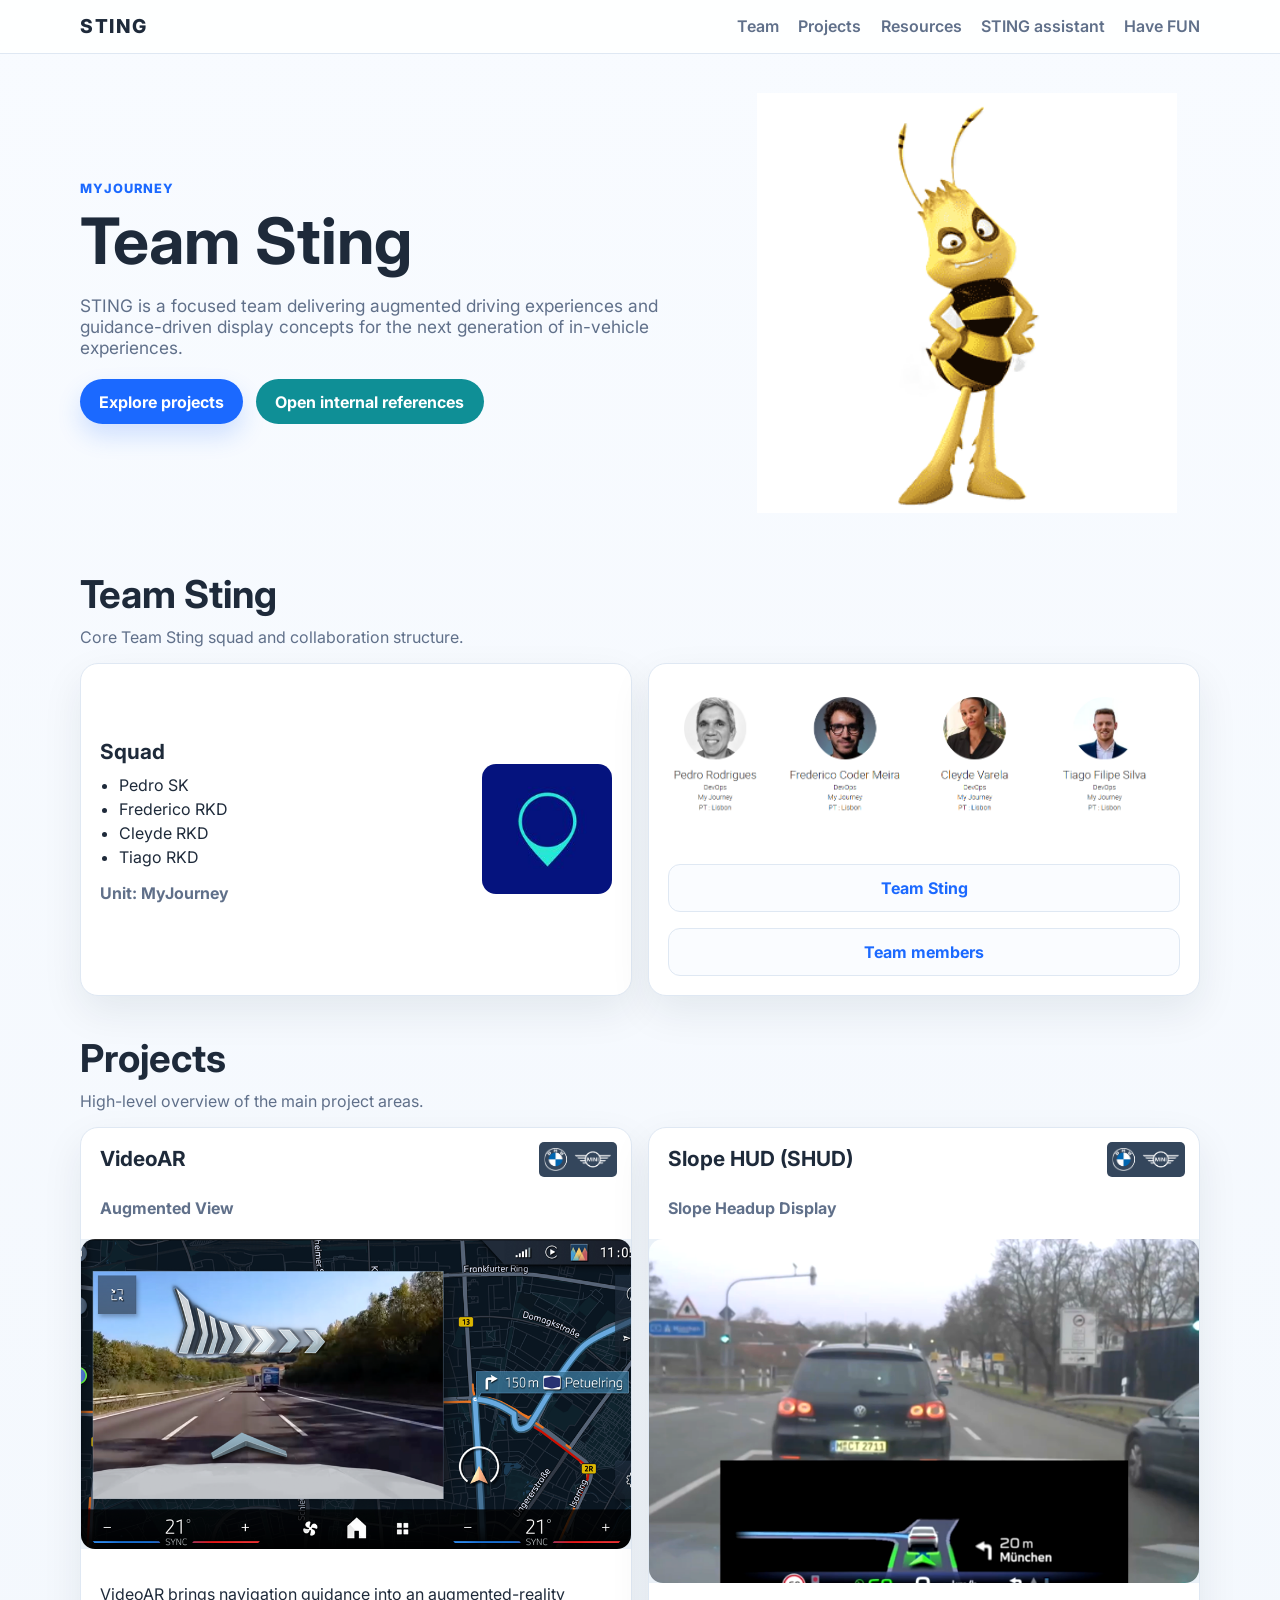
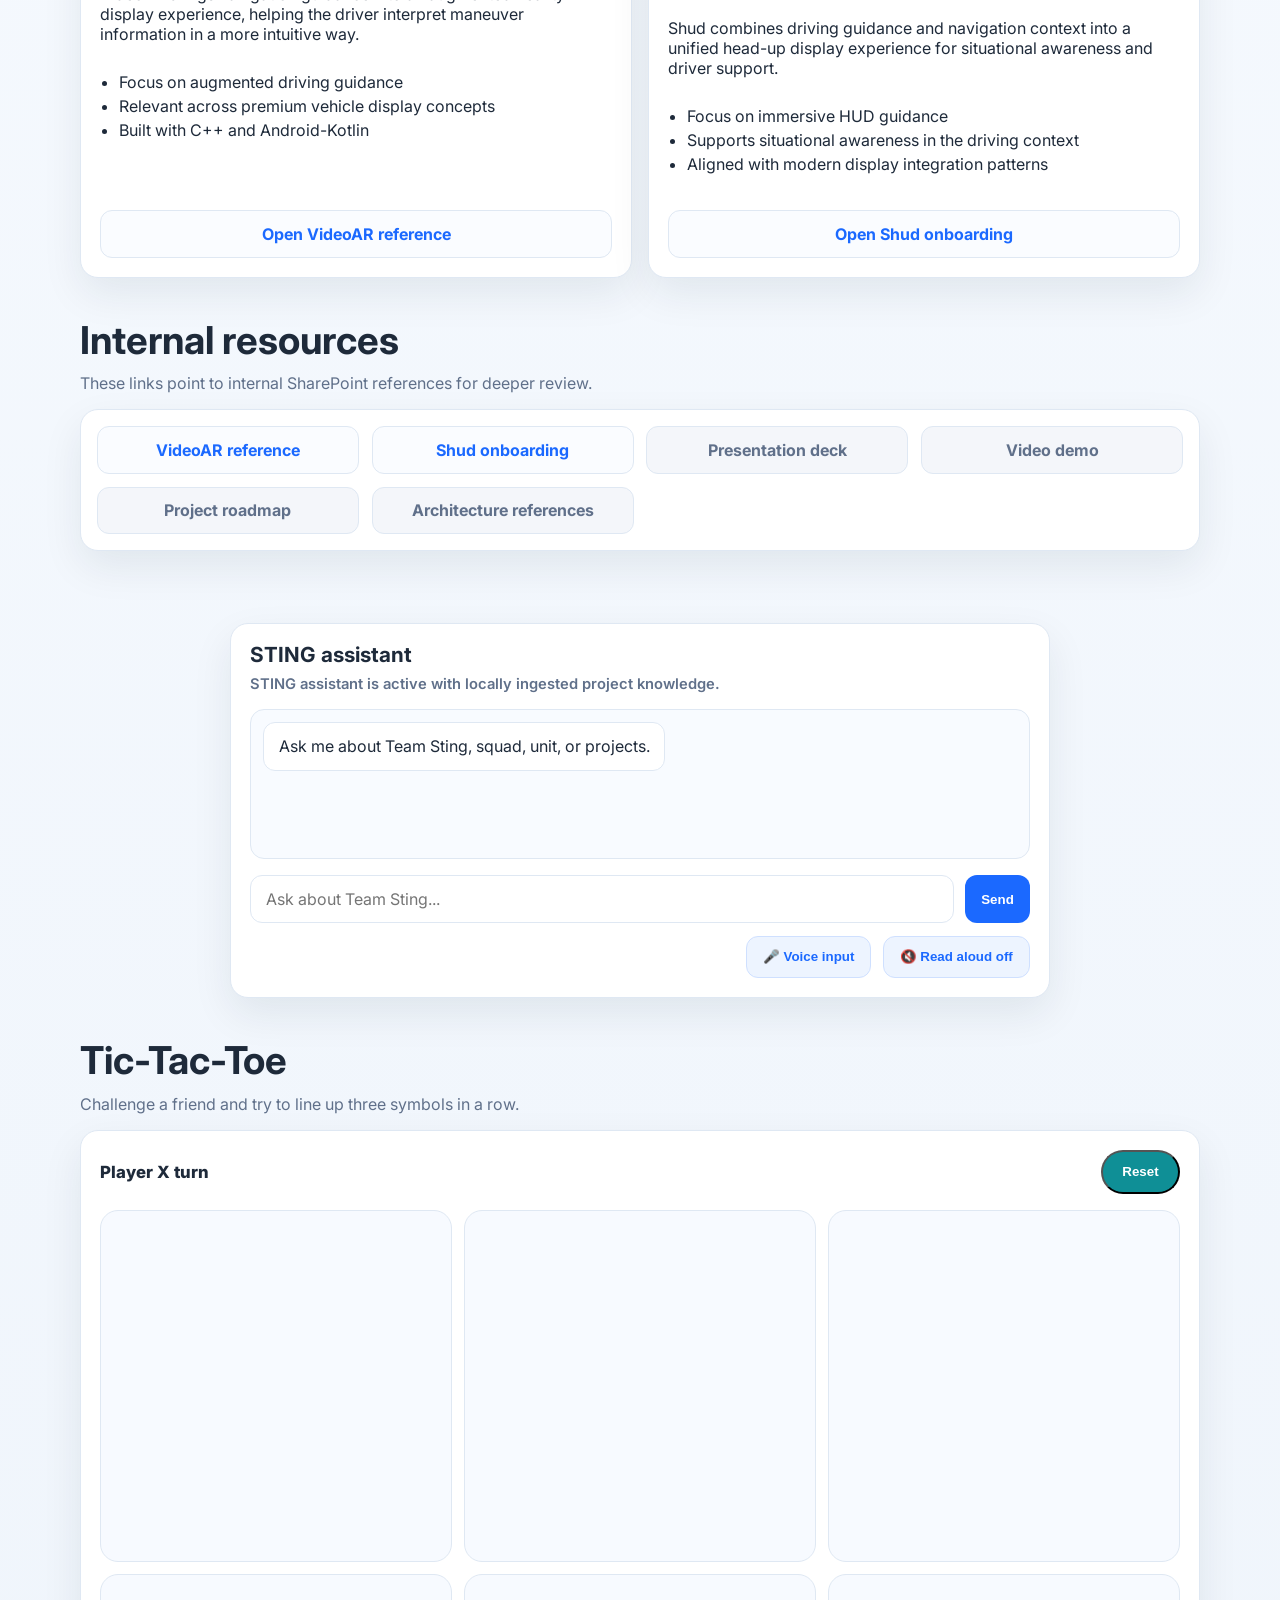
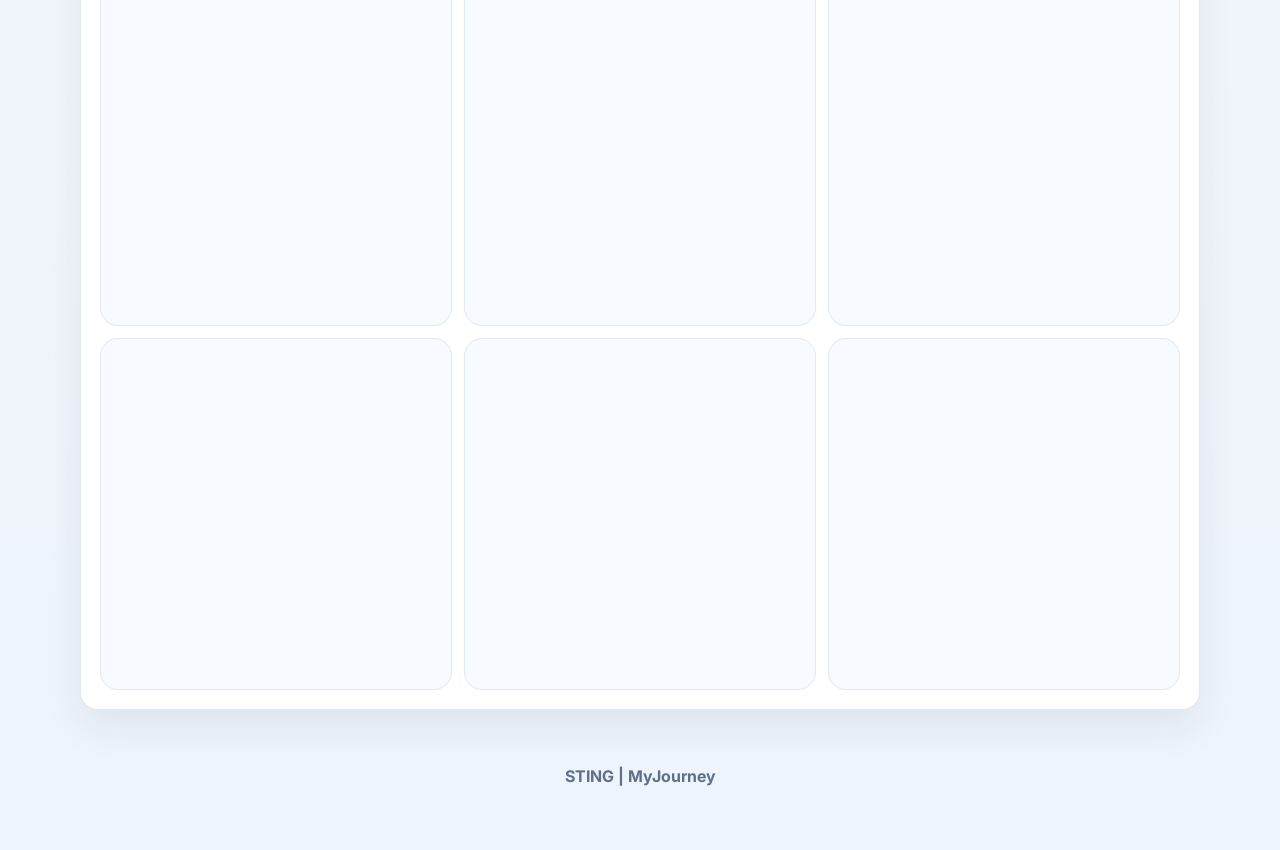
==== docs/index.html @ 8c72f6fe "Content" ====
<!doctype html>
<html lang="en">
<head>
  <meta charset="UTF-8" />
  <meta name="viewport" content="width=device-width, initial-scale=1.0" />
  <title>STING | MyJourney Team & Projects</title>
  <meta name="description" content="Public landing page for Team Sting and its project overview: VideoAR and Shud." />
  <link rel="preconnect" href="https://fonts.googleapis.com">
  <link rel="preconnect" href="https://fonts.gstatic.com" crossorigin>
  <link href="https://fonts.googleapis.com/css2?family=Inter:wght@400;500;600;700;800&display=swap" rel="stylesheet">
  <link rel="stylesheet" href="styles.css?v=20260911" />
</head>
<body>
  <header class="topbar">
    <div class="container nav">
      <a href="#home" class="brand">STING</a>
      <nav>
        <a href="#team">Team</a>
        <a href="#projects">Projects</a>
        <a href="#resources">Resources</a>
        <a href="#team-chatbot">STING assistant</a>
        <a href="#game">Have FUN</a>
      </nav>
    </div>
  </header>

  <main id="home">
    <section class="hero container">
      <div class="hero-copy">
        <p class="eyebrow">MyJourney</p>
        <h1>Team Sting</h1>
        <p class="lead">
          STING is a focused team delivering augmented driving experiences and guidance-driven display concepts for the next generation of in-vehicle experiences.
        </p>
        <div class="hero-ctas">
          <a class="btn btn-primary" href="#projects">Explore projects</a>
          <a class="btn btn-secondary" href="#resources">Open internal references</a>
        </div>
      </div>

      <div class="hero-visual card float">
        <img src="assets/sting-team-logo.png?v=20260916" alt="Team Sting overview" />
      </div>
    </section>

    <section id="team" class="container section">
      <div class="section-head">
        <h2>Team Sting</h2>
        <p>Core Team Sting squad and collaboration structure.</p>
      </div>

      <div class="grid grid-2">
        <article class="card squad-card">
          <div class="squad-content">
            <h3>Squad</h3>
            <ul class="clean-list">
              <li>Pedro SK</li>
              <li>Frederico RKD</li>
              <li>Cleyde RKD</li>
              <li>Tiago RKD</li>
            </ul>
            <p class="meta">Unit: MyJourney</p>
          </div>
          <img class="myjourney-logo" src="assets/myjourney_logo.jpeg?v=20260916" alt="MyJourney" />
        </article>

        <article class="card pulse">
          <img src="assets/team-members.png?v=20260916" alt="Team members" />
          <div class="link-box">
            <a href="https://pulsar.criticaltechworks.com/units?id=a350d356-7341-49b7-b61c-49a0ac42bed1&units=a350d356-7341-49b7-b61c-49a0ac42bed1:squads&organizational-units-teams=e2f1c3a6-1870-46cb-a67d-d5ac8e30277d:general" target="_blank" rel="noopener noreferrer">Team Sting</a>
          </div>
          <div class="link-box">
            <a href="https://pulsar.criticaltechworks.com/people?q=sting" target="_blank" rel="noopener noreferrer">Team members</a>
          </div>
        </article>
      </div>
    </section>

    <section id="projects" class="container section">
      <div class="section-head">
        <h2>Projects</h2>
        <p>High-level overview of the main project areas.</p>
      </div>

      <div class="grid grid-2">
        <article class="card project">
          <img class="project-brand" src="assets/bmwmini.png?v=20260916" alt="BMW and MINI" />
          <h3>VideoAR</h3>
          <p class="meta">Augmented View</p>
          <div class="project-visual">
            <img src="assets/videoar.png?v=20260916" alt="VideoAR navigation guidance display" />
          </div>
          <p>
            VideoAR brings navigation guidance into an augmented-reality display experience, helping the driver interpret maneuver information in a more intuitive way.
          </p>
          <ul class="clean-list">
            <li>Focus on augmented driving guidance</li>
            <li>Relevant across premium vehicle display concepts</li>
            <li>Built with C++ and Android-Kotlin</li>
          </ul>
          <div class="link-box">
            <a href="https://criticaltechworks-my.sharepoint.com/:b:/r/personal/ctw00288_criticaltechworks_com/Documents/Sting/Team%26Project%20presentation/VAR@DE-310.pdf?d=w43c4cd72ba67408f99a8056a5be3d48d&csf=1&web=1&e=lv1LBd" target="_blank" rel="noopener noreferrer">Open VideoAR reference</a>
          </div>
        </article>

        <article class="card project">
          <img class="project-brand" src="assets/bmwmini.png?v=20260916" alt="BMW and MINI" />
          <h3>Slope HUD (SHUD)</h3>
          <p class="meta">Slope Headup Display</p>
          <div class="project-visual project-visual-shud">
            <img src="assets/SHUD.png?v=20260916" alt="SHUD head-up display in a driving environment" />
          </div>
          <p>
            Shud combines driving guidance and navigation context into a unified head-up display experience for situational awareness and driver support.
          </p>
          <ul class="clean-list">
            <li>Focus on immersive HUD guidance</li>
            <li>Supports situational awareness in the driving context</li>
            <li>Aligned with modern display integration patterns</li>
          </ul>
          <div class="link-box">
            <a href="https://criticaltechworks-my.sharepoint.com/:b:/r/personal/ctw00288_criticaltechworks_com/Documents/Sting/Team%26Project%20presentation/2026-05-21_SlopeHUD_OnboardingCTW.pdf?d=wca2cb38ff8e8463c9d5ec1a4bf880b9b&csf=1&web=1&e=xu9f0r" target="_blank" rel="noopener noreferrer">Open Shud onboarding</a>
          </div>
        </article>
      </div>
    </section>

    <section id="resources" class="container section">
      <div class="section-head">
        <h2>Internal resources</h2>
        <p>These links point to internal SharePoint references for deeper review.</p>
      </div>

      <div class="card resource-panel">
        <div class="resource-grid">
          <a class="resource" href="https://criticaltechworks-my.sharepoint.com/:b:/r/personal/ctw00288_criticaltechworks_com/Documents/Sting/Team%26Project%20presentation/VAR@DE-310.pdf?d=w43c4cd72ba67408f99a8056a5be3d48d&csf=1&web=1&e=lv1LBd" target="_blank" rel="noopener noreferrer">VideoAR reference</a>
          <a class="resource" href="https://criticaltechworks-my.sharepoint.com/:b:/r/personal/ctw00288_criticaltechworks_com/Documents/Sting/Team%26Project%20presentation/2026-05-21_SlopeHUD_OnboardingCTW.pdf?d=wca2cb38ff8e8463c9d5ec1a4bf880b9b&csf=1&web=1&e=xu9f0r" target="_blank" rel="noopener noreferrer">Shud onboarding</a>
          <a class="resource" href="#" aria-disabled="true">Presentation deck</a>
          <a class="resource" href="#" aria-disabled="true">Video demo</a>
          <a class="resource" href="#" aria-disabled="true">Project roadmap</a>
          <a class="resource" href="#" aria-disabled="true">Architecture references</a>
        </div>
      </div>
    </section>

    <section class="container section">
      <div class="card chatbot-panel" id="team-chatbot">
        <h3>STING assistant</h3>
        <div class="chatbot-status" id="chat-status">Checking the local project knowledge…</div>
        <div class="chat-messages" id="chat-messages" aria-live="polite">
          <div class="chat-message bot">Ask me about Team Sting, squad, unit, or projects.</div>
        </div>
        <div class="chatbot-input-row">
          <input id="chat-input" type="text" placeholder="Ask about Team Sting..." aria-label="Question for the Team Sting assistant" disabled />
          <button id="chat-send" type="button" disabled>Send</button>
        </div>
        <div class="chatbot-actions">
          <button id="chat-mic" class="chatbot-action" type="button" disabled>🎤 Voice input</button>
          <button id="chat-read-toggle" class="chatbot-action" type="button" disabled>🔇 Read aloud off</button>
        </div>
      </div>
    </section>

    <section class="container section" id="game">
      <div class="section-head">
        <h2>Tic-Tac-Toe</h2>
        <p>Challenge a friend and try to line up three symbols in a row.</p>
      </div>

      <div class="card game-panel">
        <div class="game-header">
          <div class="game-status" id="game-status">Player X turn</div>
          <button type="button" id="game-reset" class="btn btn-secondary">Reset</button>
        </div>

        <div class="game-board" id="game-board" role="grid" aria-label="Tic-Tac-Toe game">
          <button class="cell" type="button" data-index="0" aria-label="Cell 1"></button>
          <button class="cell" type="button" data-index="1" aria-label="Cell 2"></button>
          <button class="cell" type="button" data-index="2" aria-label="Cell 3"></button>
          <button class="cell" type="button" data-index="3" aria-label="Cell 4"></button>
          <button class="cell" type="button" data-index="4" aria-label="Cell 5"></button>
          <button class="cell" type="button" data-index="5" aria-label="Cell 6"></button>
          <button class="cell" type="button" data-index="6" aria-label="Cell 7"></button>
          <button class="cell" type="button" data-index="7" aria-label="Cell 8"></button>
          <button class="cell" type="button" data-index="8" aria-label="Cell 9"></button>
        </div>
      </div>
    </section>
  </main>

  <footer class="footer">
    <div class="container">
      <p>STING | MyJourney</p>
    </div>
  </footer>

  <script>
    const BOT_INACTIVE_TEXT = 'The STING assistant is inactive in this environment.';
    const chatInput = document.getElementById('chat-input');
    const chatSend = document.getElementById('chat-send');
    const chatMessages = document.getElementById('chat-messages');
    const chatStatus = document.getElementById('chat-status');
    const chatMic = document.getElementById('chat-mic');
    const chatReadToggle = document.getElementById('chat-read-toggle');

    let botActive = true;
    let currentBotReply = 'Ask me about Team Sting, squad, unit, or projects.';
    let recognition = null;
    let isListening = false;
    let readAloudEnabled = true;
    let knowledgeDocuments = [];
    let fallbackAnswer = 'I can answer questions about Team Sting, its members, unit, and the main project areas: VideoAR and SHUD.';

    function normalize(text) {
      return String(text || '').replace(/\s+/g, ' ').trim().toLowerCase();
    }

    function scoreDocument(question, documentEntry) {
      const haystack = normalize(question);
      let score = 0;

      (documentEntry.keywords || []).forEach((keyword) => {
        const normalizedKeyword = normalize(keyword);
        if (normalizedKeyword && haystack.includes(normalizedKeyword)) {
          score += Math.max(3, normalizedKeyword.split(' ').length);
        }
      });

      (documentEntry.facts || []).forEach((fact) => {
        const tokens = (fact.toLowerCase().match(/[a-z0-9\-\+]+/g) || []);
        const shared = tokens.filter((token) => token.length > 3 && haystack.includes(token));
        score += shared.length;
      });

      if (documentEntry.summary) {
        const summaryTokens = normalize(documentEntry.summary).match(/[a-z0-9\-\+]+/g) || [];
        const shared = summaryTokens.filter((token) => token.length > 4 && haystack.includes(token));
        score += Math.min(shared.length, 10);
      }

      return score;
    }

    function answerQuestion(question, documents, fallback) {
      const normalizedQuestion = normalize(question);
      if (!normalizedQuestion) {
        return { answer: 'Ask me about Team Sting, the squad, VideoAR, or SHUD.', sources: [] };
      }

      const ranked = documents
        .map((documentEntry) => ({ score: scoreDocument(normalizedQuestion, documentEntry), documentEntry }))
        .sort((left, right) => right.score - left.score);

      const matched = ranked.filter((item) => item.score > 0).map((item) => item.documentEntry).slice(0, 2);

      const genericAnswers = [
        [/^(hi|hello|hey|ola|olá|good morning|good afternoon|good evening)\b/, 'Hello! Ask me about Team Sting, members, unit, VideoAR, or SHUD.'],
        [/\b(team|squad|who.*team|what.*team)\b/, 'STING is the MyJourney team focused on augmented driving experiences and guidance-driven display concepts.'],
        [/\b(member|members|people|integrant)\b/, 'The current STING squad includes Pedro SK, Frederico RKD, Cleyde RKD, and Tiago RKD.'],
        [/\b(unit|myjourney|organization|org)\b/, 'The team belongs to the MyJourney unit.'],
        [/\b(link|pulsar|access|internal)\b/, 'The Pulsar and internal links are for authorized access and depend on each user\'s permissions.'],
      ];

      if (matched.length) {
        const answerParts = [];
        const sources = [];
        matched.forEach((documentEntry) => {
          answerParts.push(documentEntry.summary || '');
          (documentEntry.facts || []).slice(0, 3).forEach((fact) => answerParts.push(fact));
          sources.push({ title: documentEntry.title, url: documentEntry.url });
        });
        return { answer: answerParts.join(' '), sources };
      }

      for (const [pattern, answer] of genericAnswers) {
        if (pattern.test(normalizedQuestion)) {
          return { answer, sources: [] };
        }
      }

      return { answer: fallback, sources: [] };
    }

    function addMessage(text, type) {
      const node = document.createElement('div');
      node.className = `chat-message ${type}`;
      node.textContent = text;
      chatMessages.appendChild(node);
      chatMessages.scrollTop = chatMessages.scrollHeight;
    }

    function speakReply(text) {
      if (!readAloudEnabled || !('speechSynthesis' in window)) {
        return;
      }

      window.speechSynthesis.cancel();
      const utterance = new SpeechSynthesisUtterance(text);
      utterance.lang = 'en-US';
      utterance.rate = 1;
      utterance.pitch = 1;
      window.speechSynthesis.speak(utterance);
    }

    function updateVoiceButtons() {
      const supportsSpeech = !!('speechSynthesis' in window);
      const supportsRecognition = !!(window.SpeechRecognition || window.webkitSpeechRecognition);

      chatMic.disabled = !botActive || !supportsRecognition;
      chatReadToggle.disabled = !botActive || !supportsSpeech;
      chatReadToggle.textContent = readAloudEnabled ? '🔇 Read aloud off' : '🔊 Read aloud on';
    }

    function setBotInactive(message) {
      botActive = false;
      chatStatus.textContent = message;
      chatInput.disabled = true;
      chatSend.disabled = true;
      updateVoiceButtons();
      addMessage(BOT_INACTIVE_TEXT, 'bot');
    }

    function stopReadAloud() {
      if ('speechSynthesis' in window) {
        window.speechSynthesis.cancel();
      }
    }

    function formatAnswer(payload) {
      if (!payload.sources || !payload.sources.length) {
        return payload.answer;
      }

      const references = payload.sources.map((source) => `${source.title}: ${source.url}`);
      return `${payload.answer} See resources: ${references.join(' | ')}`;
    }

    async function checkInternalAccess() {
      try {
        const response = await fetch('knowledge-base.json', { cache: 'no-store' });
        if (!response.ok) {
          throw new Error(`Knowledge file returned ${response.status}`);
        }

        const payload = await response.json();
        knowledgeDocuments = Array.isArray(payload.documents) ? payload.documents : [];
        fallbackAnswer = payload.fallback_answer || fallbackAnswer;
        chatStatus.textContent = payload.statusText || 'STING assistant is active and ready to answer.';
        chatInput.disabled = false;
        chatSend.disabled = false;
        updateVoiceButtons();
      } catch (error) {
        console.error(error);
        setBotInactive('STING assistant is unavailable because the knowledge JSON could not be loaded.');
      }
    }

    function onSendMessage() {
      if (!botActive) {
        return;
      }

      const question = chatInput.value.trim();
      if (!question) {
        return;
      }

      addMessage(question, 'user');
      chatInput.value = '';
      chatInput.disabled = true;
      chatSend.disabled = true;
      chatStatus.textContent = 'Looking up the local project knowledge…';

      try {
        const payload = answerQuestion(question, knowledgeDocuments, fallbackAnswer);
        const answer = formatAnswer(payload);
        currentBotReply = answer;
        addMessage(answer, 'bot');
        speakReply(answer);
        chatStatus.textContent = 'STING assistant is active and answers from the local project knowledge.';
      } catch (error) {
        console.error(error);
        const answer = 'I could not answer using the local project knowledge.';
        currentBotReply = answer;
        addMessage(answer, 'bot');
        chatStatus.textContent = 'STING assistant is unavailable because the knowledge JSON could not be loaded.';
      } finally {
        chatInput.disabled = false;
        chatSend.disabled = false;
      }
    }

    function startVoiceInput() {
      if (!botActive || !recognition) {
        return;
      }

      if (isListening) {
        recognition.stop();
        isListening = false;
        chatMic.textContent = '🎤 Voice input';
        return;
      }

      recognition.start();
      isListening = true;
      chatMic.textContent = '🛑 Stop voice';
      chatStatus.textContent = 'Listening for your question…';
    }

    const SpeechRecognitionCtor = window.SpeechRecognition || window.webkitSpeechRecognition;
    if (SpeechRecognitionCtor) {
      recognition = new SpeechRecognitionCtor();
      recognition.lang = 'en-US';
      recognition.continuous = false;
      recognition.interimResults = false;

      recognition.onresult = (event) => {
        const transcript = event.results[0][0].transcript;
        chatInput.value = transcript;
      };

      recognition.onend = () => {
        isListening = false;
        chatMic.textContent = '🎤 Voice input';
        if (chatInput.value.trim()) {
          chatStatus.textContent = 'STING assistant is active and ready to answer.';
          if (!chatInput.disabled) {
            onSendMessage();
          }
        }
      };
    }

    chatSend.addEventListener('click', onSendMessage);
    chatInput.addEventListener('keydown', (event) => {
      if (event.key === 'Enter') {
        onSendMessage();
      }
    });
    chatMic.addEventListener('click', startVoiceInput);
    chatReadToggle.addEventListener('click', () => {
      readAloudEnabled = !readAloudEnabled;
      if (!readAloudEnabled) {
        stopReadAloud();
      }
      updateVoiceButtons();
    });

    checkInternalAccess();
    updateVoiceButtons();
  </script>

  <script>
    const cells = Array.from(document.querySelectorAll('.cell'));
    const statusNode = document.getElementById('game-status');
    const resetButton = document.getElementById('game-reset');

    const winningLines = [
      [0, 1, 2], [3, 4, 5], [6, 7, 8],
      [0, 3, 6], [1, 4, 7], [2, 5, 8],
      [0, 4, 8], [2, 4, 6]
    ];

    let board = Array(9).fill('');
    let currentPlayer = 'X';
    let isGameActive = true;

    function setStatus(message) {
      statusNode.textContent = message;
    }

    function resetGame() {
      board = Array(9).fill('');
      currentPlayer = 'X';
      isGameActive = true;
      cells.forEach((cell) => {
        cell.textContent = '';
        cell.disabled = false;
      });
      setStatus('Player X turn');
    }

    function getWinner() {
      for (const [a, b, c] of winningLines) {
        if (board[a] && board[a] === board[b] && board[a] === board[c]) {
          return board[a];
        }
      }
      return null;
    }

    function handleCellClick(event) {
      const index = Number(event.currentTarget.dataset.index);

      if (!isGameActive || board[index]) {
        return;
      }

      board[index] = currentPlayer;
      event.currentTarget.textContent = currentPlayer;
      event.currentTarget.disabled = true;

      const winner = getWinner();
      if (winner) {
        isGameActive = false;
        setStatus(`Player ${winner} wins!`);
        return;
      }

      if (board.every((cell) => cell)) {
        isGameActive = false;
        setStatus('Draw!');
        return;
      }

      currentPlayer = currentPlayer === 'X' ? 'O' : 'X';
      setStatus(`Player ${currentPlayer} turn`);
    }

    cells.forEach((cell) => {
      cell.addEventListener('click', handleCellClick);
    });

    resetButton.addEventListener('click', resetGame);
  </script>
</body>
</html>
---- docs/styles.css ----
:root {
  --bg: #f3f7fb;
  --card: #ffffff;
  --ink: #1e2a3a;
  --muted: #60708a;
  --line: #dfe8f3;
  --primary: #1b69ff;
  --secondary: #0f8f96;
  --shadow: rgba(15, 32, 55, 0.08);
}

* { box-sizing: border-box; }
html { scroll-behavior: smooth; }
body {
  margin: 0;
  font-family: Inter, Arial, sans-serif;
  background: linear-gradient(180deg, #f8fbff 0%, #eef4fb 100%);
  color: var(--ink);
}

a { color: inherit; }
img { max-width: 100%; display: block; }

.container {
  width: min(1120px, calc(100% - 2rem));
  margin: 0 auto;
}

.topbar {
  position: sticky;
  top: 0;
  z-index: 10;
  backdrop-filter: blur(10px);
  background: rgba(255,255,255,0.85);
  border-bottom: 1px solid var(--line);
}

.nav {
  display: flex;
  align-items: center;
  justify-content: space-between;
  padding: 0.9rem 0;
  gap: 1rem;
}

.brand {
  text-decoration: none;
  font-size: 1.2rem;
  font-weight: 800;
  letter-spacing: 0.08em;
}

nav {
  display: flex;
  gap: 1.2rem;
}

nav a {
  text-decoration: none;
  color: var(--muted);
  font-weight: 600;
}

nav a:hover {
  color: var(--primary);
}

.hero {
  min-height: 54vh;
  display: grid;
  grid-template-columns: 1.15fr 0.85fr;
  align-items: center;
  gap: 1.5rem;
  padding: 2.25rem 0 1.5rem;
}

.eyebrow {
  margin: 0 0 0.5rem;
  color: var(--primary);
  font-weight: 800;
  text-transform: uppercase;
  letter-spacing: 0.08em;
  font-size: 0.8rem;
}

h1, h2, h3 { margin: 0 0 0.7rem; line-height: 1.15; }
h1 { font-size: clamp(2.3rem, 5vw, 4rem); }
h2 { font-size: clamp(1.8rem, 3vw, 2.5rem); }
h3 { font-size: 1.3rem; }

.lead {
  color: var(--muted);
  max-width: 62ch;
  font-size: 1.08rem;
}

.hero-ctas {
  display: flex;
  flex-wrap: wrap;
  gap: 0.8rem;
  margin-top: 1.3rem;
}

.btn {
  display: inline-flex;
  align-items: center;
  justify-content: center;
  padding: 0.78rem 1.2rem;
  border-radius: 999px;
  text-decoration: none;
  font-weight: 700;
  transition: transform 0.18s ease, box-shadow 0.18s ease;
}

.btn:hover { transform: translateY(-1px); }

.btn-primary {
  background: var(--primary);
  color: white;
  box-shadow: 0 12px 24px rgba(27, 105, 255, 0.18);
}

.btn-secondary {
  background: var(--secondary);
  color: white;
}

.btn-ghost {
  background: white;
  border: 1px solid var(--line);
  color: var(--ink);
}

.section {
  padding: 2rem 0 0.5rem;
}

.section-head {
  margin-bottom: 1rem;
}

.section-head p {
  margin: 0;
  color: var(--muted);
}

.grid {
  display: grid;
  gap: 1rem;
}

.grid-2 {
  grid-template-columns: repeat(2, minmax(0, 1fr));
}

.card {
  background: var(--card);
  border: 1px solid var(--line);
  border-radius: 18px;
  padding: 1.2rem;
  box-shadow: 0 16px 40px var(--shadow);
}

.card img {
  width: 100%;
  height: auto;
  border-radius: 14px;
}

.squad-card {
  display: flex;
  align-items: center;
  justify-content: space-between;
  gap: 1.2rem;
}

.card .myjourney-logo {
  width: 130px;
  flex: 0 0 130px;
}

.squad-content {
  min-width: 0;
}

.project {
  position: relative;
  display: flex;
  flex-direction: column;
}

.card .project-brand {
  position: absolute;
  top: 0.9rem;
  right: 0.9rem;
  width: 78px;
  height: auto;
  padding: 0.35rem;
  border-radius: 5px;
  background: #34465c;
}

.project-visual {
  aspect-ratio: 16 / 9;
  margin: 0.3rem -1.2rem 1.2rem;
  overflow: hidden;
  border-radius: 0;
  background: #eaf1f8;
}

.project-visual img {
  width: 100%;
  height: 100%;
  object-fit: cover;
}

.project-visual-shud img {
  object-position: center 15%;
  filter: contrast(1.08) saturate(1.08);
}

.project-visual-shud {
  aspect-ratio: 16 / 10;
}

.project .link-box {
  margin-top: auto;
  padding-top: 1rem;
}

.hero-visual.card {
  background: transparent;
  border: none;
  box-shadow: none;
  padding: 0;
}

.hero-visual.card img {
  background: transparent;
  border-radius: 0;
  width: min(100%, 420px);
  margin: 0 auto;
}

.meta {
  color: var(--muted);
  font-weight: 700;
}

.clean-list {
  margin: 0.5rem 0 1rem;
  padding-left: 1.2rem;
  color: var(--ink);
}

.clean-list li { margin: 0.25rem 0; }

.link-box {
  margin-top: 1rem;
}

.link-box a,
.resource {
  display: inline-flex;
  align-items: center;
  justify-content: center;
  width: 100%;
  padding: 0.8rem 1rem;
  border-radius: 12px;
  border: 1px solid var(--line);
  background: #fafcff;
  text-decoration: none;
  color: var(--primary);
  font-weight: 700;
}

.resource-panel {
  padding: 1rem;
}

.resource-grid {
  display: grid;
  grid-template-columns: repeat(auto-fit, minmax(210px, 1fr));
  gap: 0.8rem;
}

.resource {
  width: auto;
}

.resource[aria-disabled="true"] {
  pointer-events: none;
  color: var(--muted);
  background: #f4f6fa;
}

.game-panel {
  padding: 1.2rem;
}

.game-header {
  display: flex;
  align-items: center;
  justify-content: space-between;
  gap: 1rem;
  margin-bottom: 1rem;
}

.game-status {
  font-size: 1.05rem;
  font-weight: 800;
  color: var(--ink);
}

.game-board {
  display: grid;
  grid-template-columns: repeat(3, minmax(0, 1fr));
  gap: 0.75rem;
}

.cell {
  width: 100%;
  aspect-ratio: 1;
  border: 1px solid var(--line);
  border-radius: 18px;
  background: #f7faff;
  color: var(--ink);
  font-size: clamp(2rem, 6vw, 4rem);
  font-weight: 800;
  cursor: pointer;
  transition: transform 0.12s ease, border-color 0.12s ease, box-shadow 0.12s ease;
}

.cell:hover:not(:disabled) {
  transform: translateY(-1px);
  border-color: #bdd0ff;
  box-shadow: 0 10px 24px rgba(27, 105, 255, 0.08);
}

.cell:disabled {
  cursor: default;
}

.chatbot-panel {
  margin: 2rem auto 0;
  max-width: 820px;
}

.chatbot-panel h3 {
  margin-bottom: 0.5rem;
}

.chatbot-status {
  margin-bottom: 1rem;
  color: var(--muted);
  font-size: 0.92rem;
  font-weight: 600;
}

.chat-messages {
  display: flex;
  flex-direction: column;
  gap: 0.75rem;
  min-height: 150px;
  max-height: 260px;
  overflow-y: auto;
  padding: 0.75rem;
  border: 1px solid var(--line);
  border-radius: 14px;
  background: #f8fbff;
}

.chat-message {
  display: inline-block;
  max-width: 85%;
  padding: 0.7rem 0.9rem;
  border-radius: 12px;
  line-height: 1.5;
}

.chat-message.user {
  align-self: flex-end;
  background: var(--primary);
  color: white;
}

.chat-message.bot {
  align-self: flex-start;
  background: white;
  border: 1px solid var(--line);
  color: var(--ink);
}

.chatbot-input-row {
  display: flex;
  gap: 0.7rem;
  margin-top: 1rem;
}

.chatbot-input-row input {
  flex: 1;
  padding: 0.8rem 0.9rem;
  border-radius: 12px;
  border: 1px solid var(--line);
  font: inherit;
  background: white;
}

.chatbot-input-row button,
.chatbot-action {
  padding: 0.8rem 1rem;
  border: none;
  border-radius: 12px;
  background: var(--primary);
  color: white;
  font-weight: 700;
  cursor: pointer;
}

.chatbot-input-row button:disabled,
.chatbot-input-row input:disabled,
.chatbot-action:disabled {
  opacity: 0.6;
  cursor: not-allowed;
}

.chatbot-actions {
  display: flex;
  gap: 0.7rem;
  justify-content: flex-end;
  margin-top: 0.8rem;
}

.chatbot-action {
  background: #edf4ff;
  color: var(--primary);
  border: 1px solid #cfe0ff;
}

.footer {
  text-align: center;
  color: var(--muted);
  font-weight: 700;
  padding: 2rem 0 3rem;
}

.float {
  animation: float 6s ease-in-out infinite;
}

.pulse {
  animation: pulse 3s ease-in-out infinite;
}

@keyframes float {
  0%, 100% { transform: translateY(0px); }
  50% { transform: translateY(-8px); }
}

@keyframes pulse {
  0%, 100% { box-shadow: 0 16px 40px var(--shadow); }
  50% { box-shadow: 0 18px 48px rgba(27, 105, 255, 0.14); }
}

@media (max-width: 820px) {
  .hero, .grid-2 { grid-template-columns: 1fr; }
  .nav { flex-wrap: wrap; }
  nav {
    order: 3;
    width: 100%;
    justify-content: space-between;
    gap: 0.75rem;
  }
  .nav .btn-ghost { padding: 0.6rem 0.8rem; }
  .squad-card { align-items: flex-start; }
}
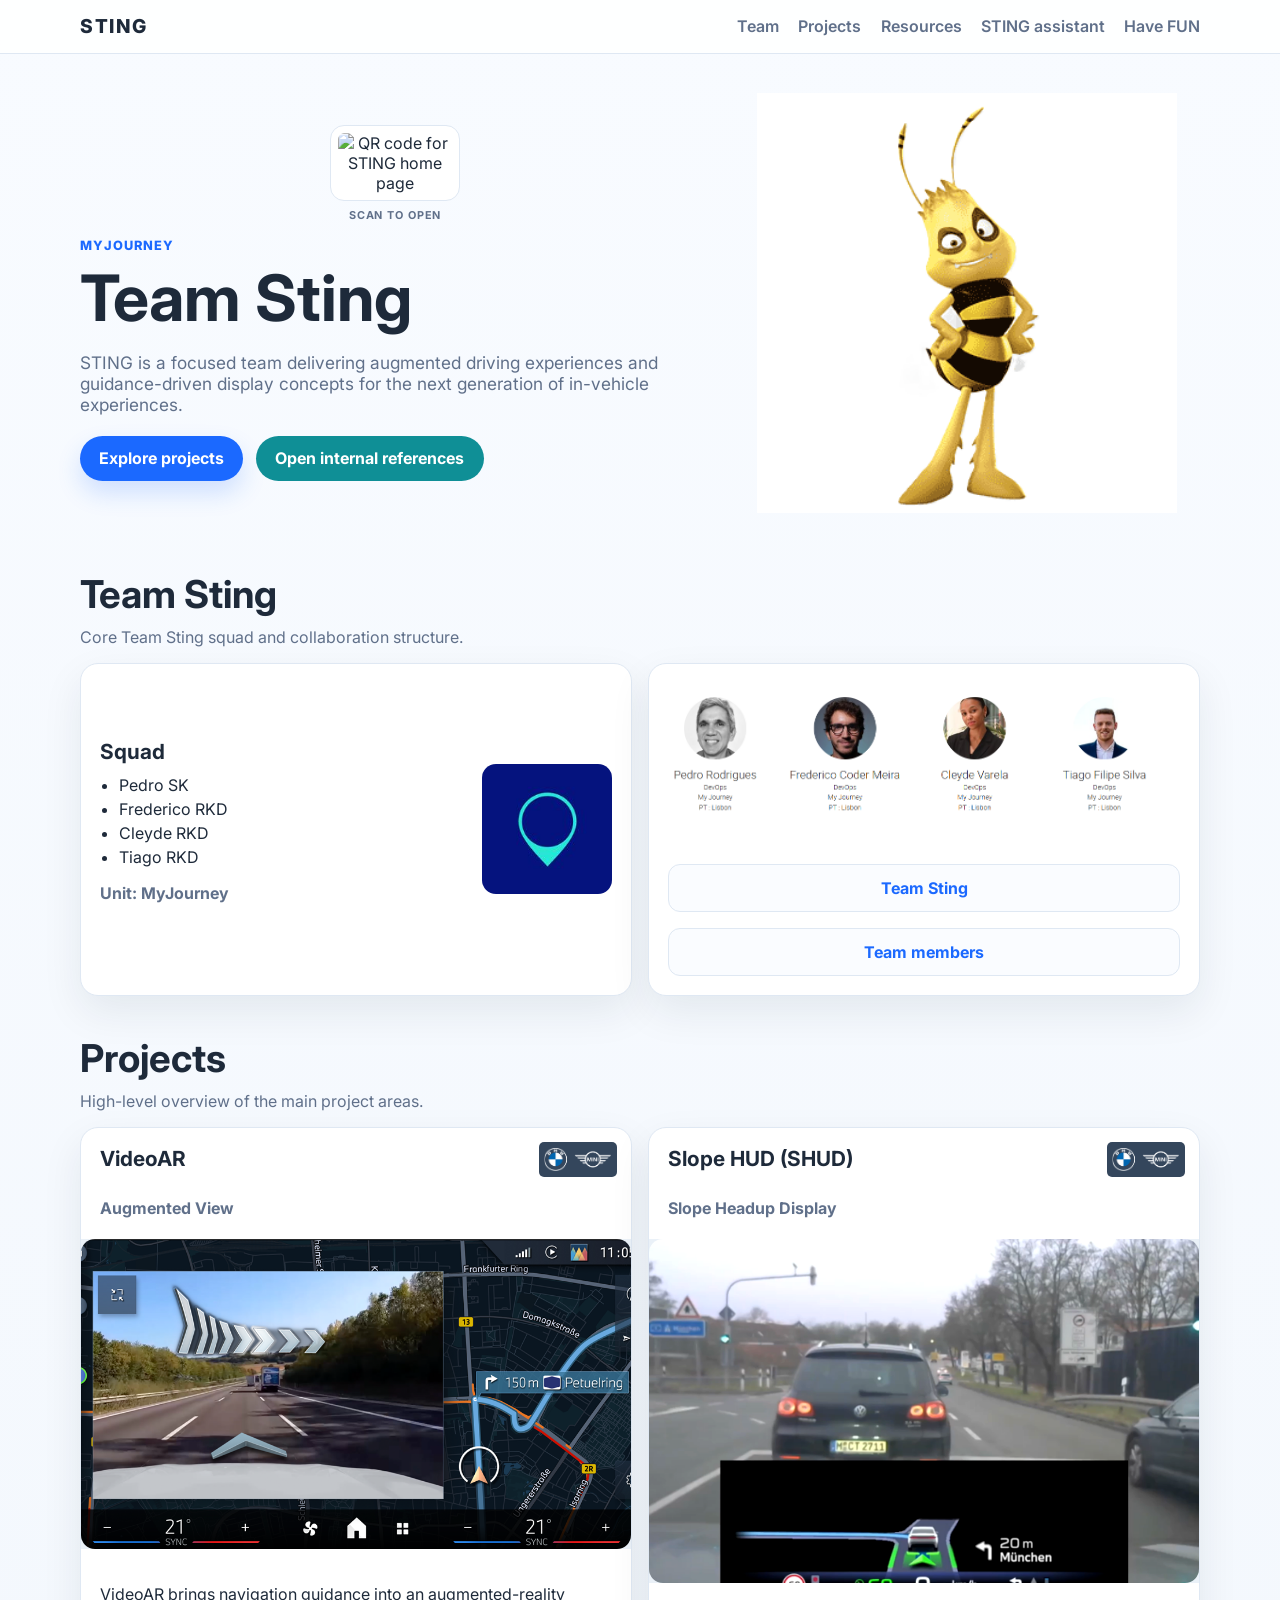
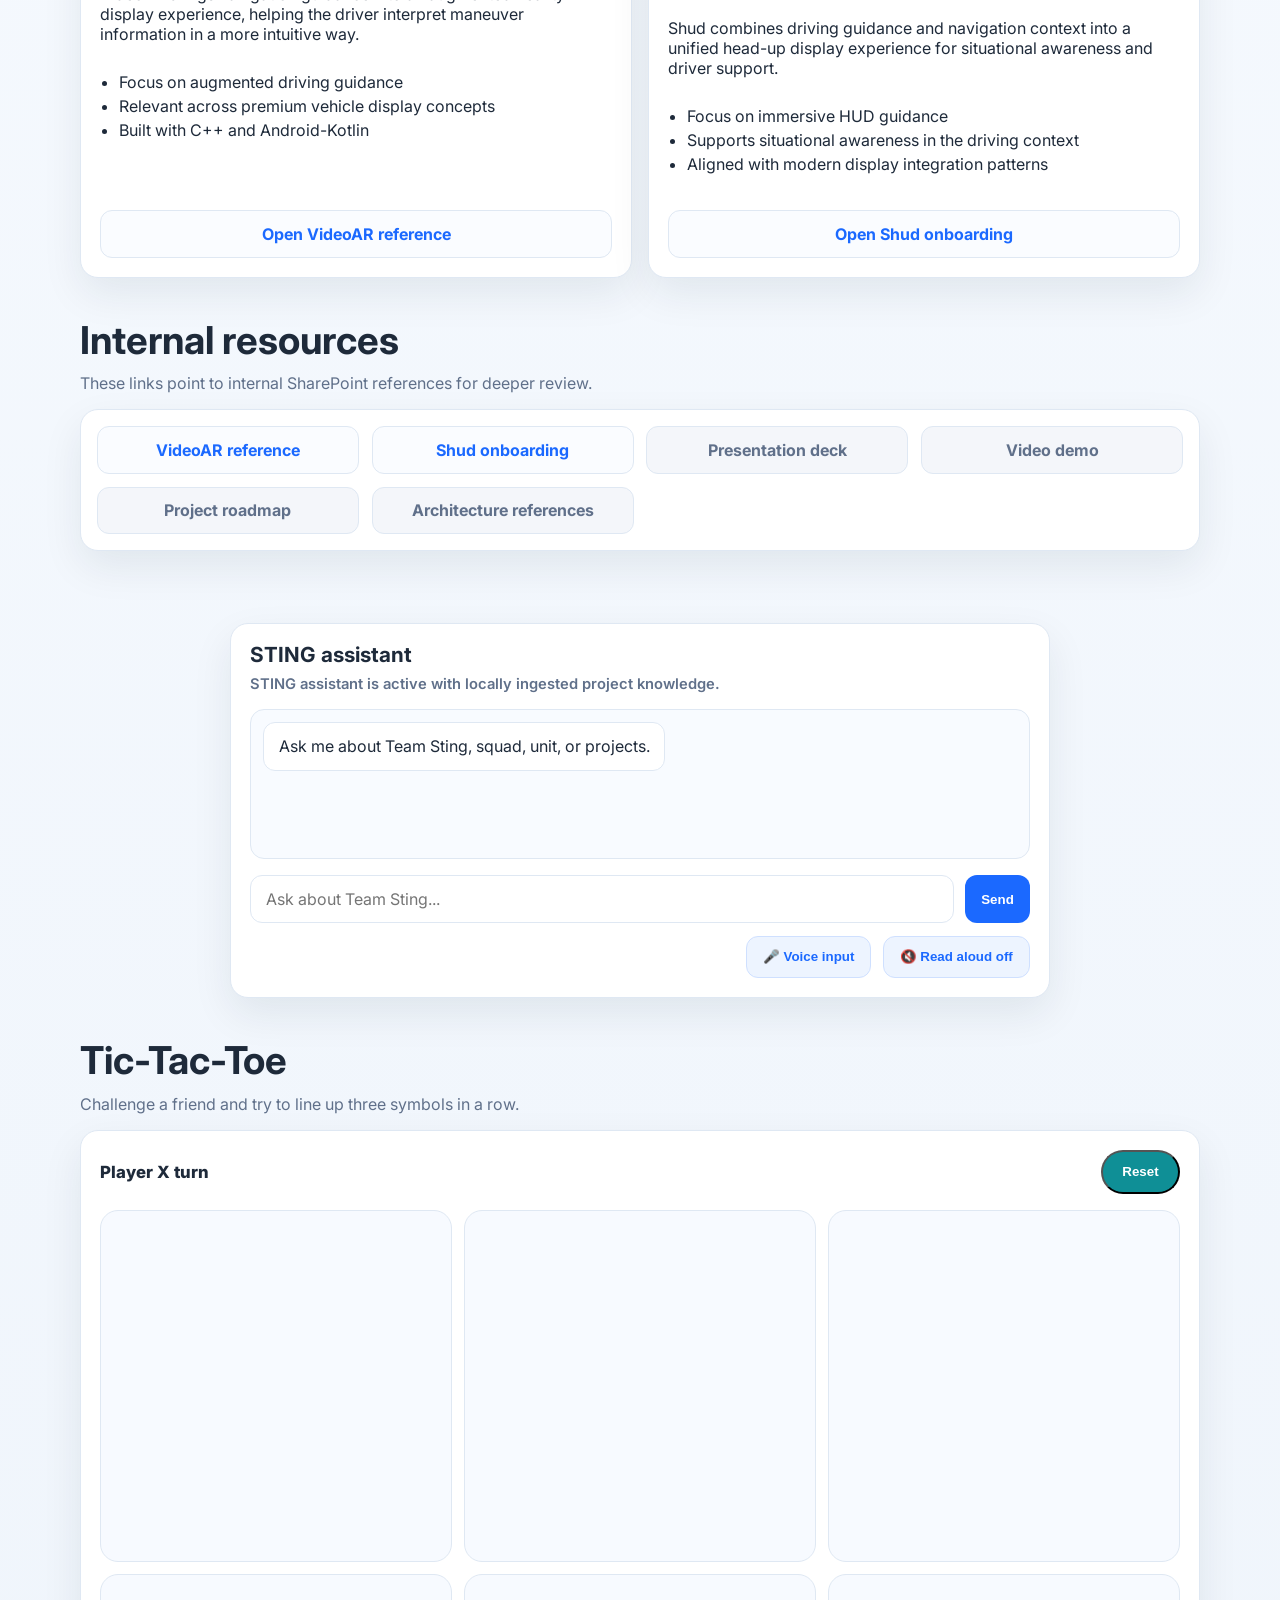
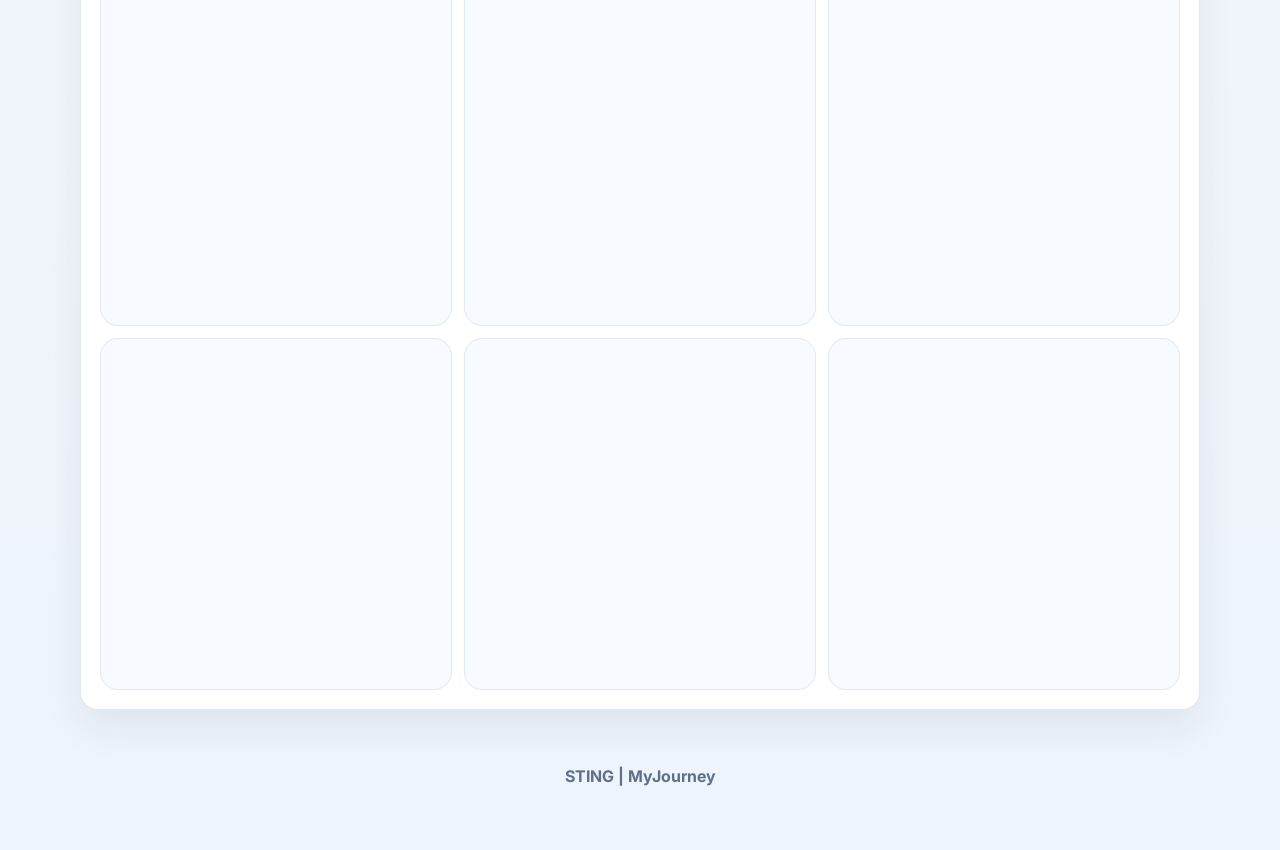
==== commit 0ab69885: "Content" ====
--- a/docs/index.html
+++ b/docs/index.html
@@ -27,6 +27,14 @@
   <main id="home">
     <section class="hero container">
       <div class="hero-copy">
+        <div class="qr-wrap">
+          <img
+            class="qr-code"
+            src="https://api.qrserver.com/v1/create-qr-code/?size=160x160&data=https%3A%2F%2Fpedrorodriguesctw.github.io%2FSting%2F%23home"
+            alt="QR code for STING home page"
+          />
+          <span class="qr-label">Scan to open</span>
+        </div>
         <p class="eyebrow">MyJourney</p>
         <h1>Team Sting</h1>
         <p class="lead">
--- a/docs/styles.css
+++ b/docs/styles.css
@@ -235,11 +235,43 @@
   padding: 0;
 }
 
+.hero-visual.card {
+  position: relative;
+}
+
 .hero-visual.card img {
   background: transparent;
   border-radius: 0;
   width: min(100%, 420px);
   margin: 0 auto;
+}
+
+.hero-copy .qr-wrap {
+  display: flex;
+  flex-direction: column;
+  align-items: center;
+  justify-content: center;
+  gap: 0.45rem;
+  width: min(100%, 140px);
+  margin: 0 auto 1rem;
+  text-align: center;
+}
+
+.qr-code {
+  width: min(100%, 130px) !important;
+  max-width: 130px;
+  border: 1px solid var(--line);
+  border-radius: 14px;
+  background: white;
+  padding: 0.45rem;
+}
+
+.qr-label {
+  color: var(--muted);
+  font-size: 0.68rem;
+  font-weight: 700;
+  letter-spacing: 0.08em;
+  text-transform: uppercase;
 }
 
 .meta {
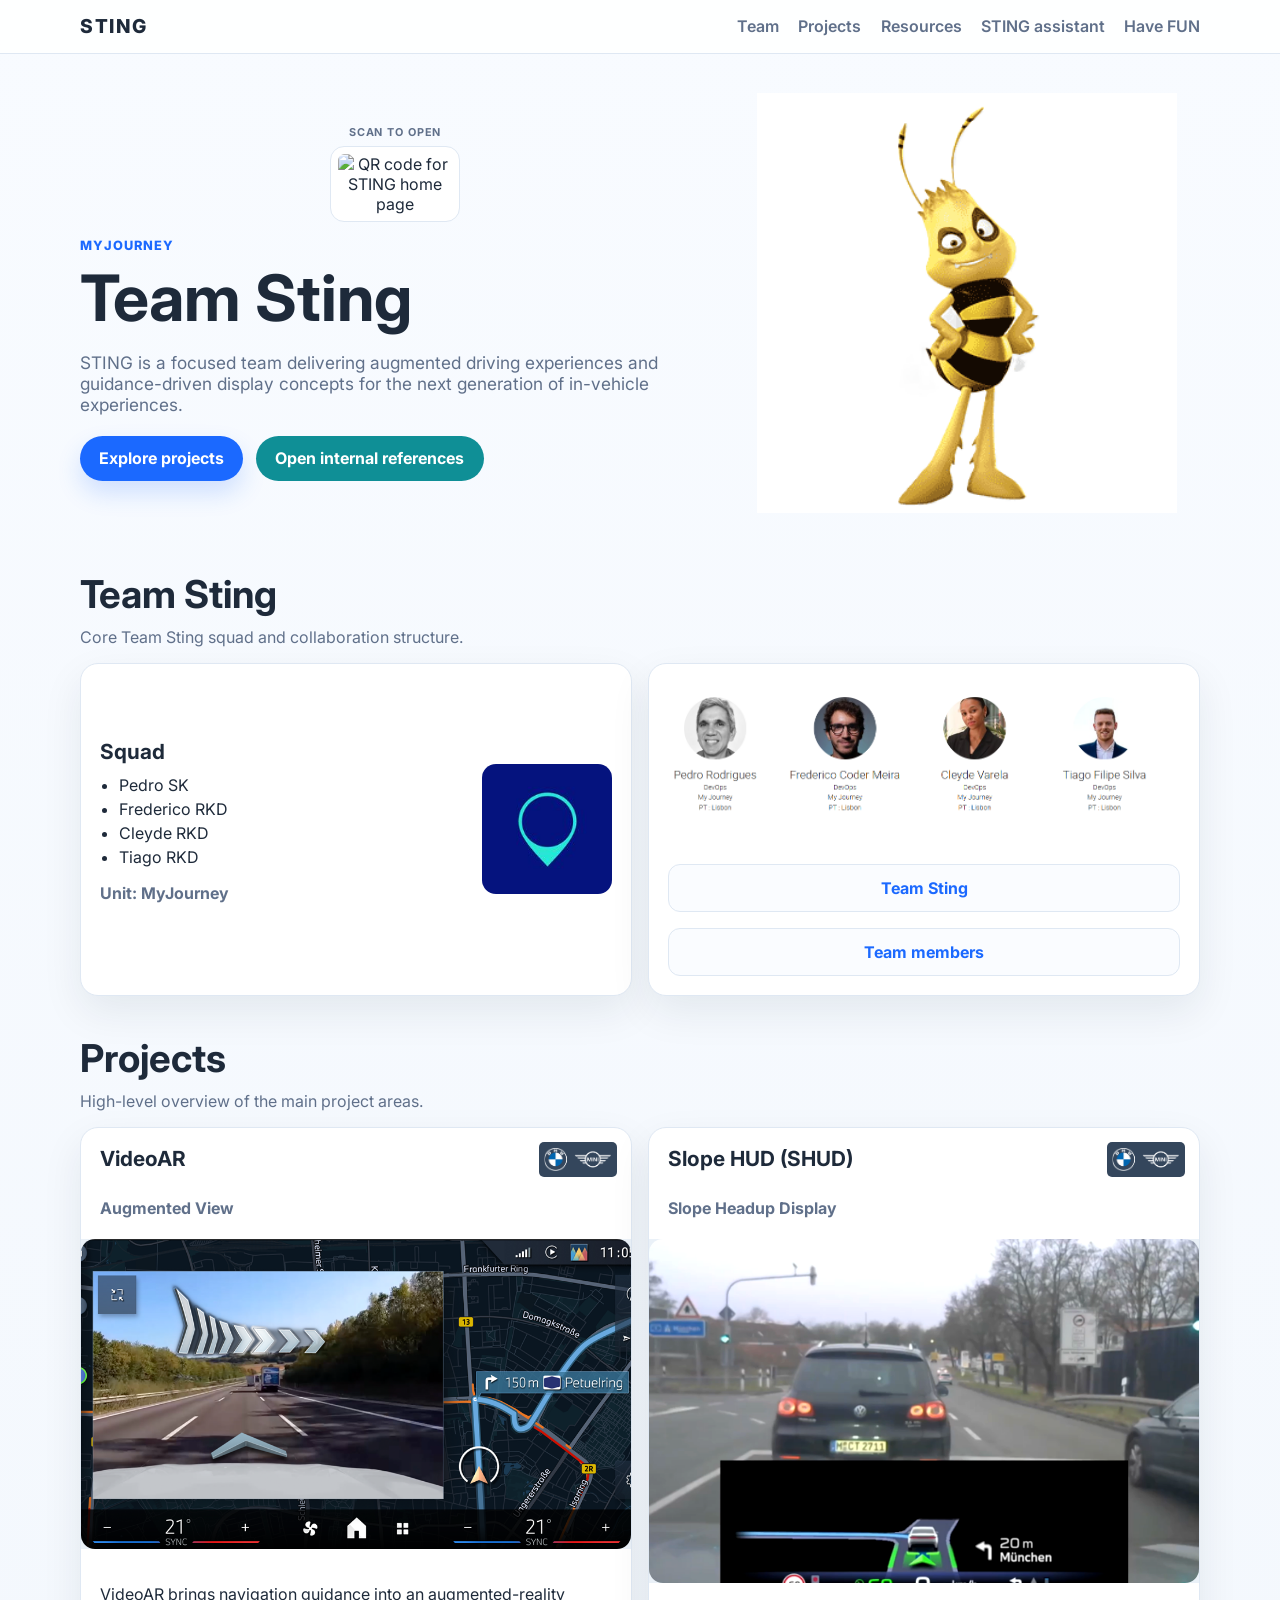
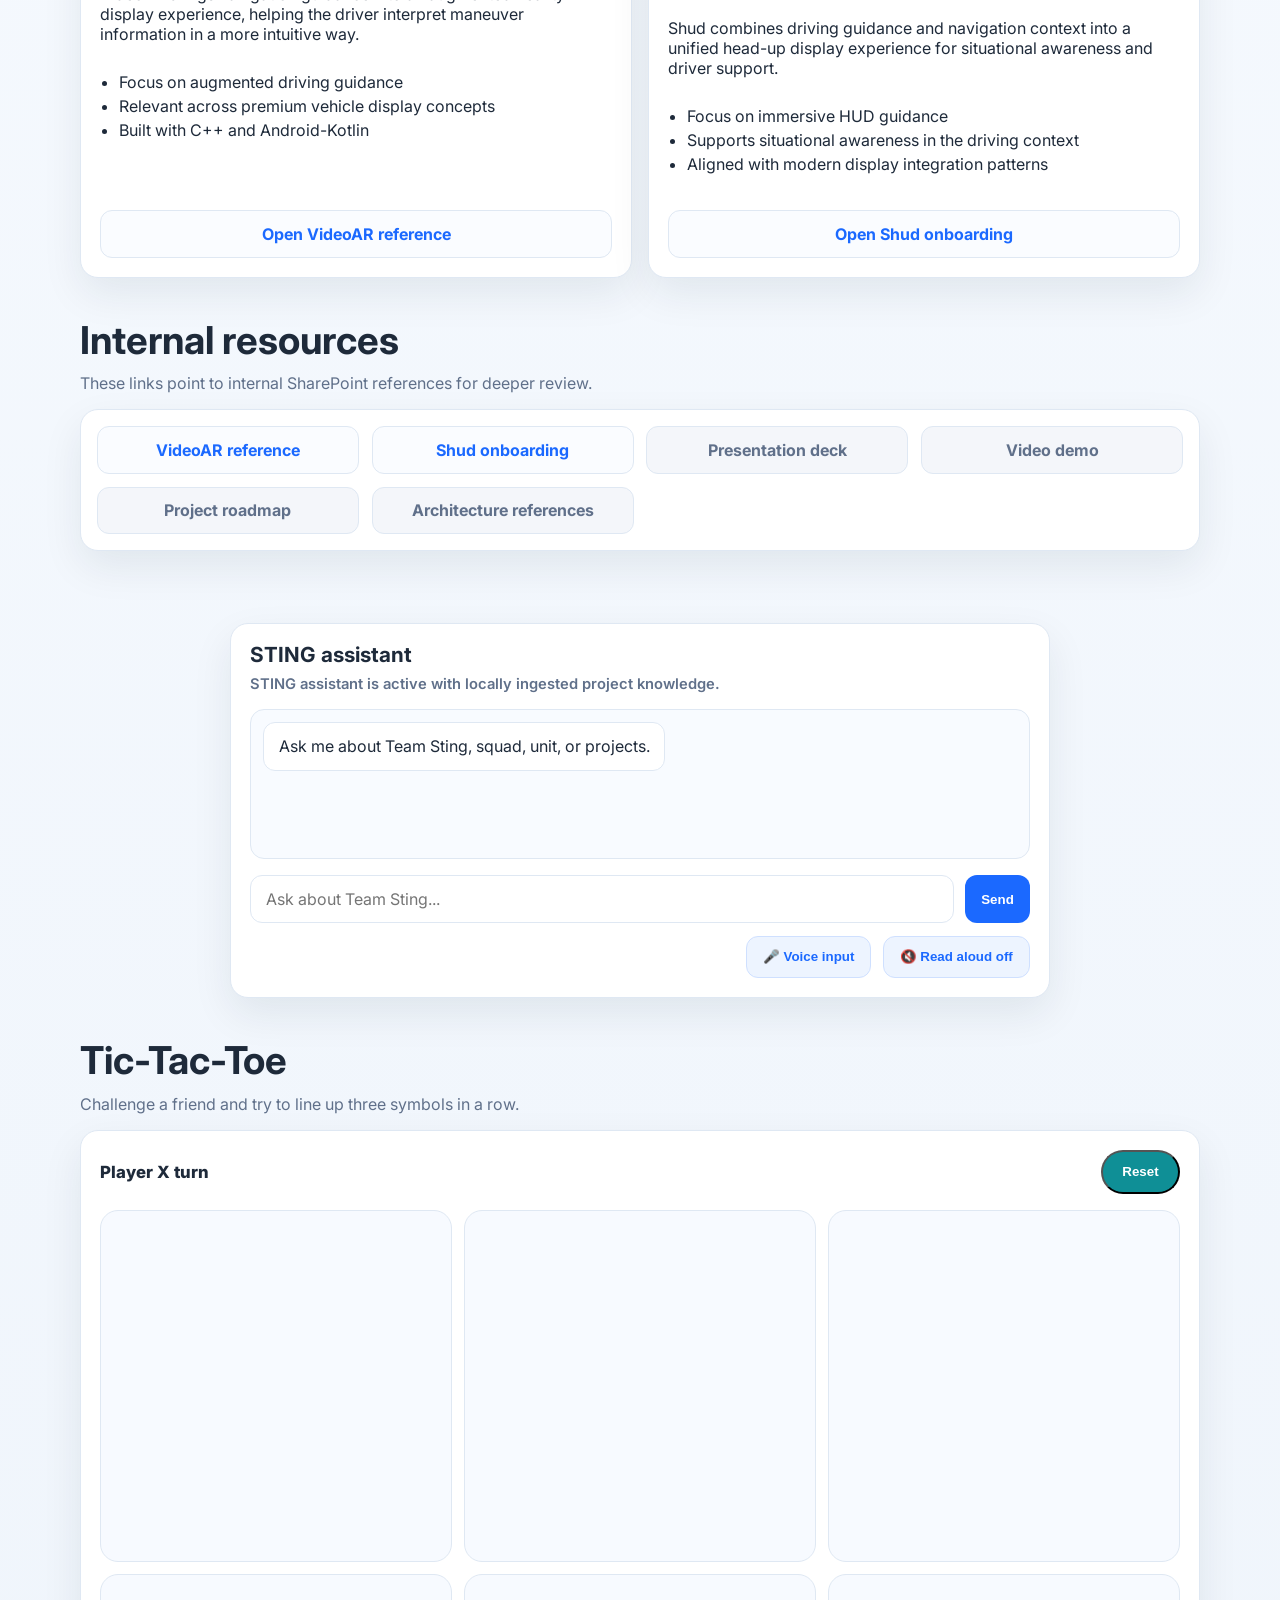
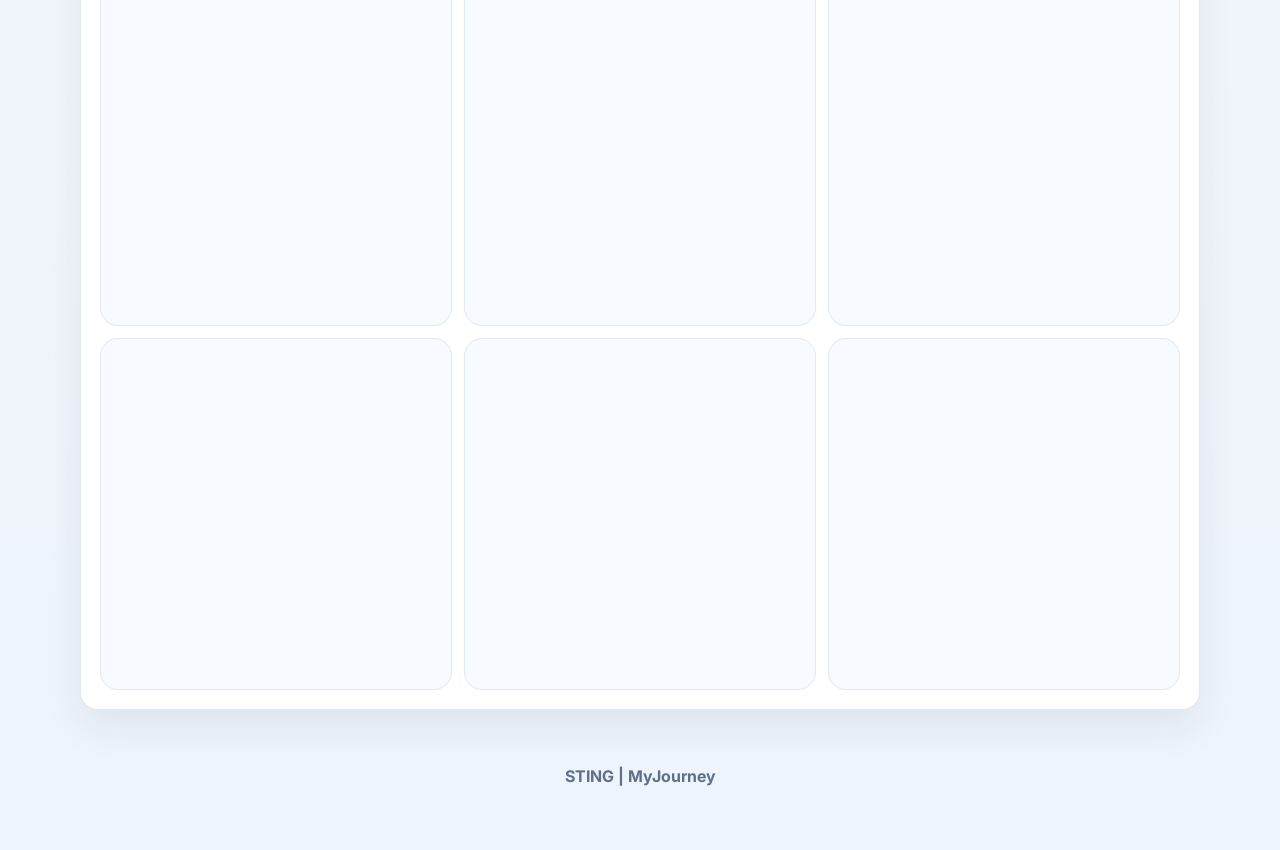
==== commit 3bdc30d7: "Content" ====
--- a/docs/index.html
+++ b/docs/index.html
@@ -28,12 +28,12 @@
     <section class="hero container">
       <div class="hero-copy">
         <div class="qr-wrap">
+          <span class="qr-label">Scan to open</span>
           <img
             class="qr-code"
             src="https://api.qrserver.com/v1/create-qr-code/?size=160x160&data=https%3A%2F%2Fpedrorodriguesctw.github.io%2FSting%2F%23home"
             alt="QR code for STING home page"
           />
-          <span class="qr-label">Scan to open</span>
         </div>
         <p class="eyebrow">MyJourney</p>
         <h1>Team Sting</h1>
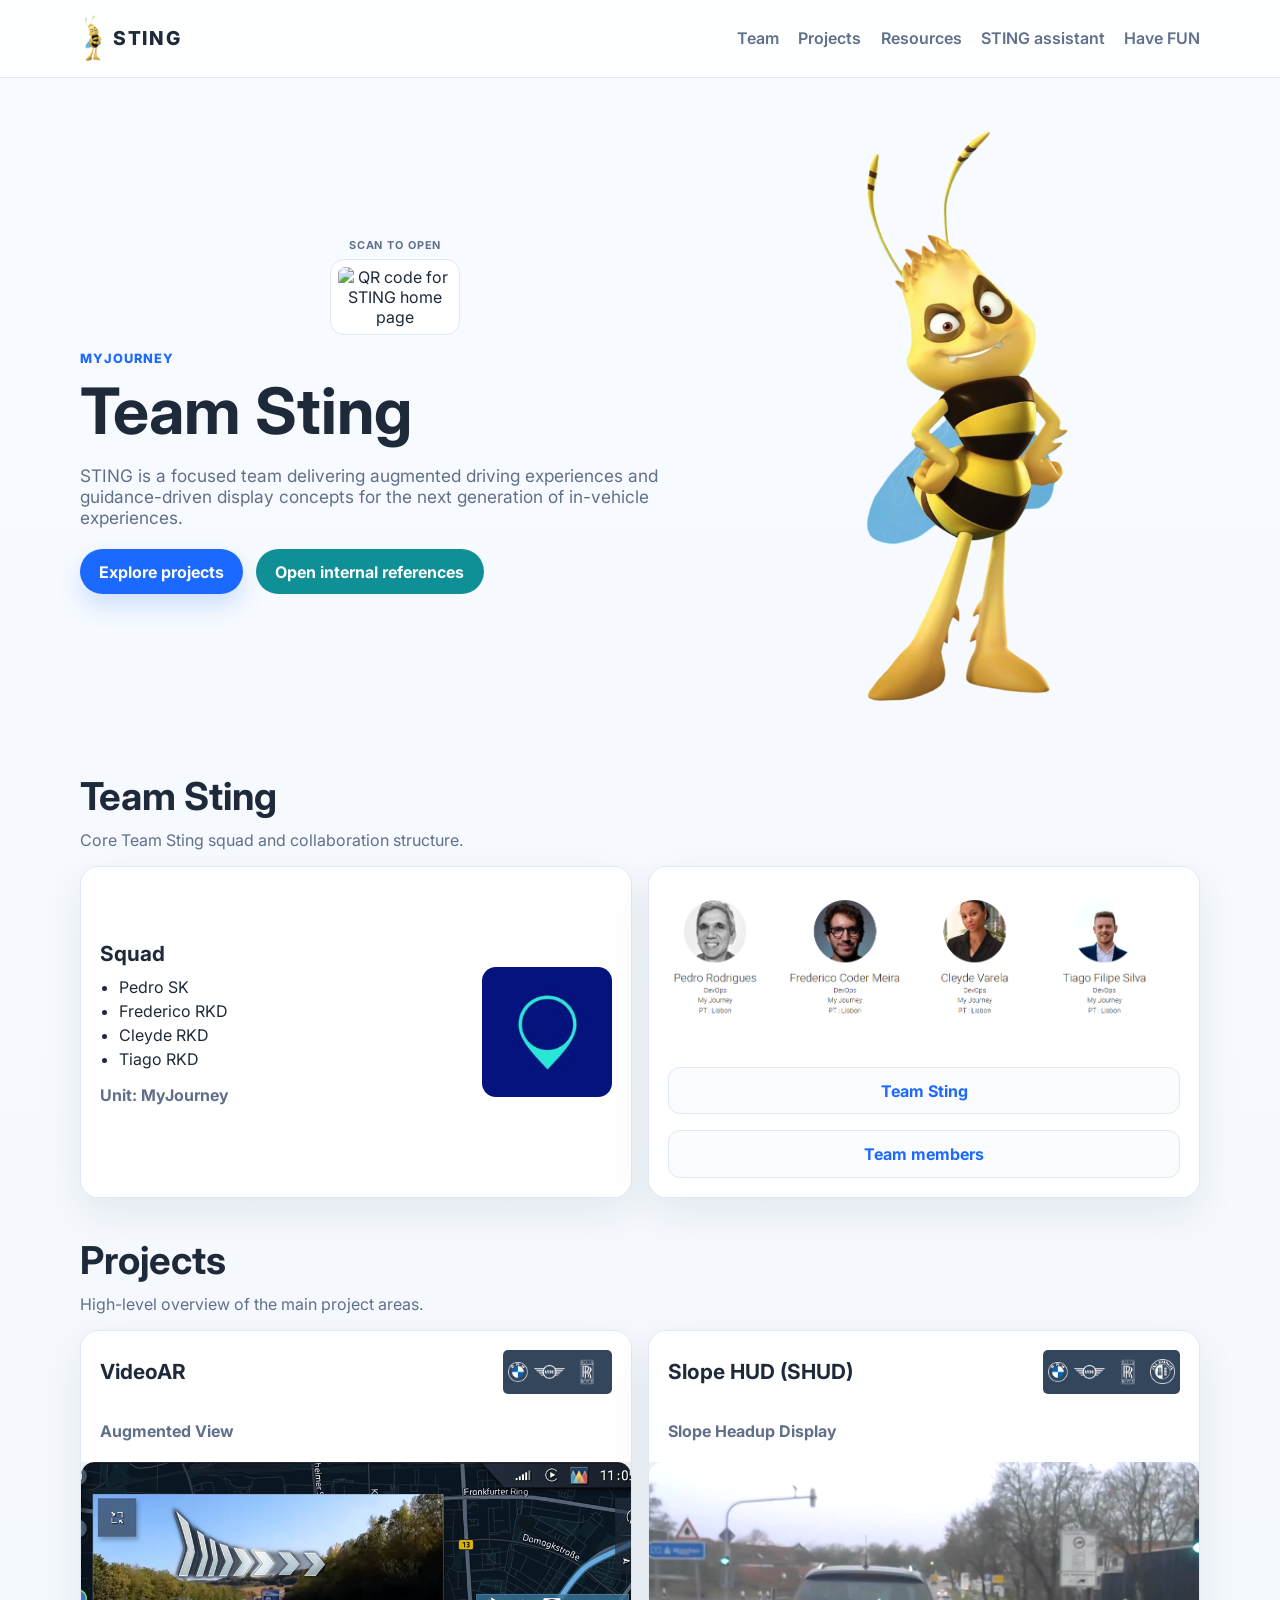
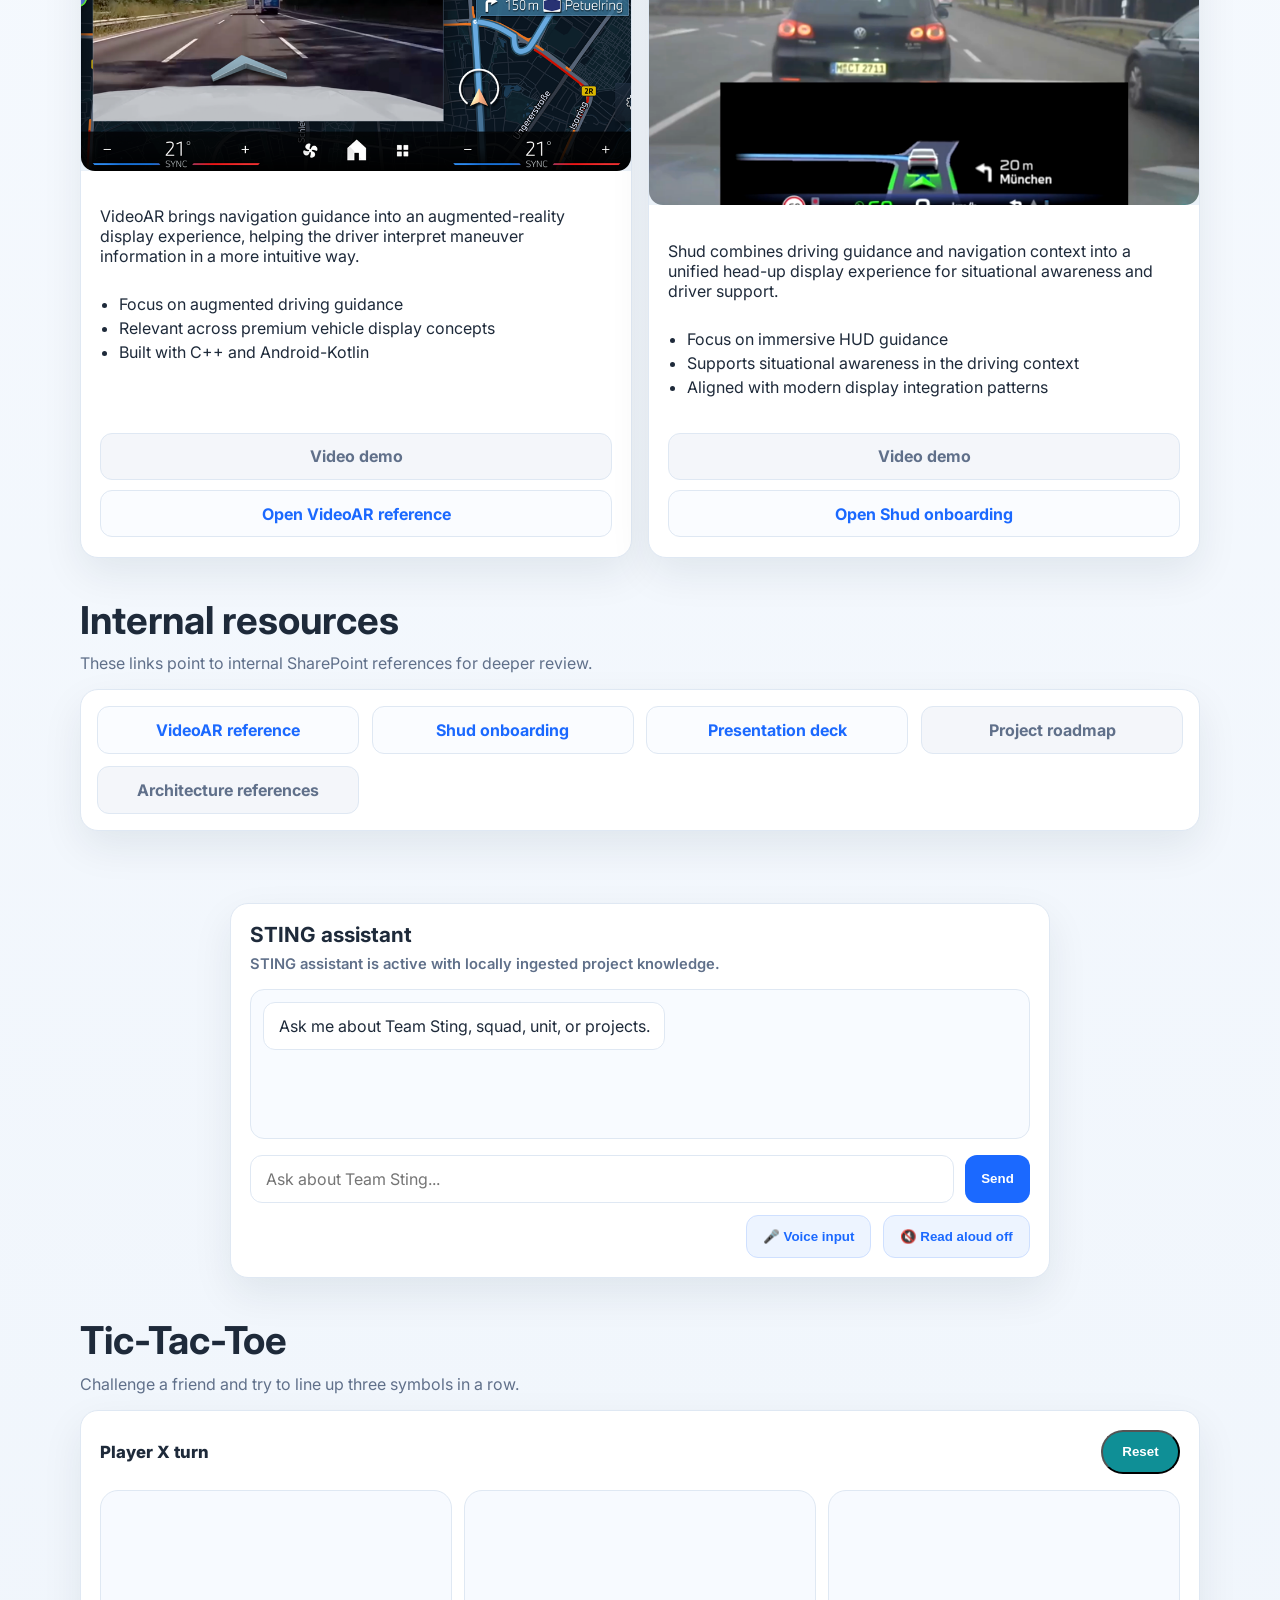
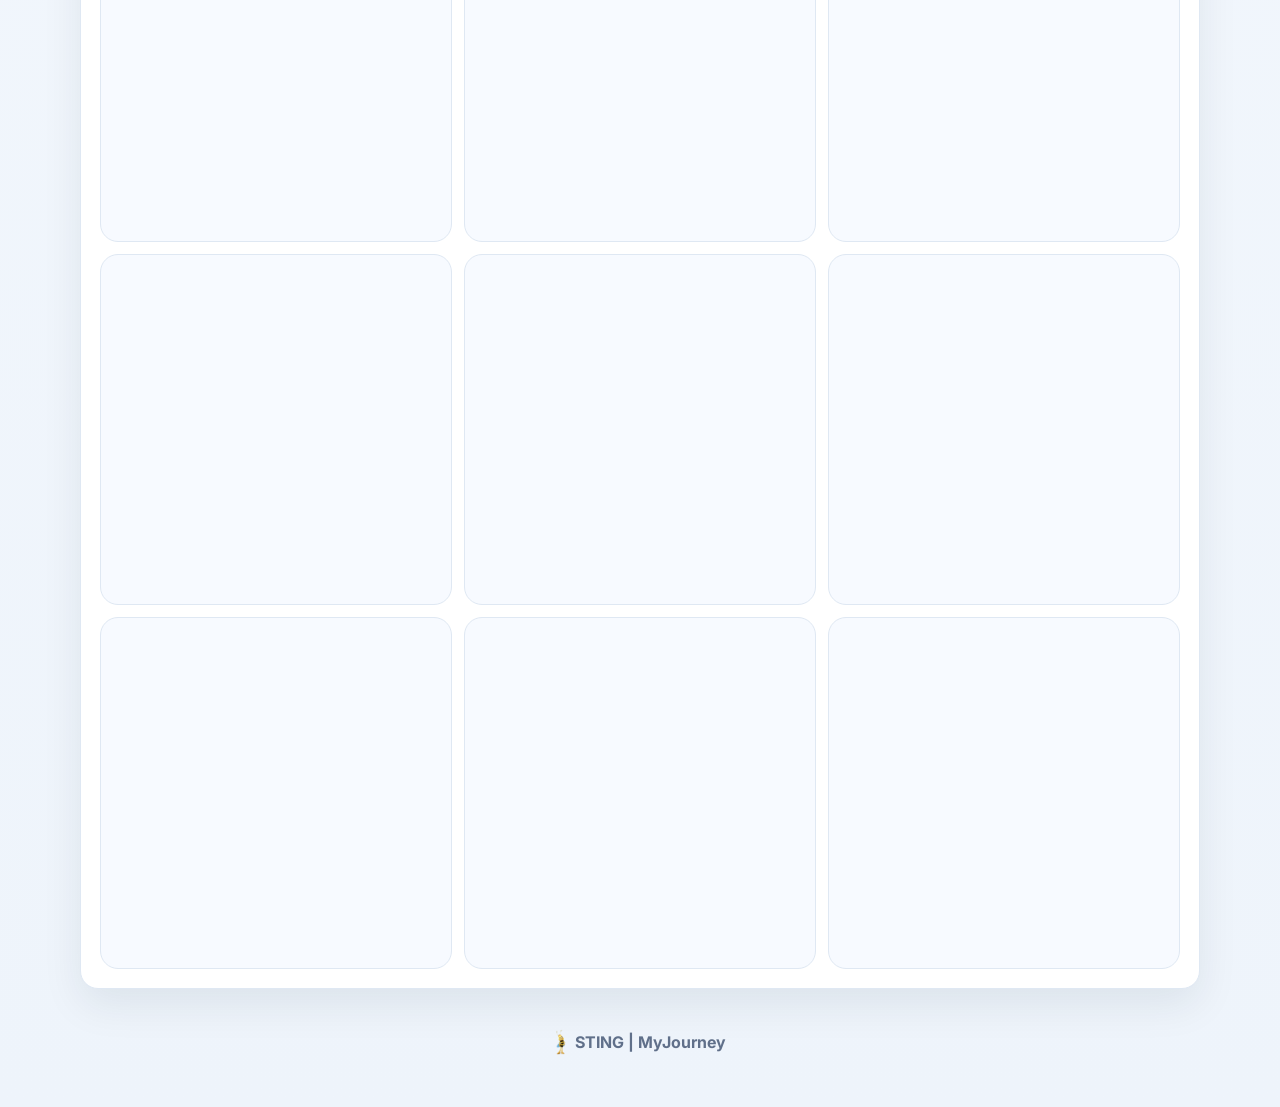
==== commit dc064a24: "visual changes and new presentation content" ====
--- a/docs/index.html
+++ b/docs/index.html
@@ -5,6 +5,7 @@
   <meta name="viewport" content="width=device-width, initial-scale=1.0" />
   <title>STING | MyJourney Team & Projects</title>
   <meta name="description" content="Public landing page for Team Sting and its project overview: VideoAR and Shud." />
+  <link rel="icon" type="image/png" href="assets/sting-team-logo.png" />
   <link rel="preconnect" href="https://fonts.googleapis.com">
   <link rel="preconnect" href="https://fonts.gstatic.com" crossorigin>
   <link href="https://fonts.googleapis.com/css2?family=Inter:wght@400;500;600;700;800&display=swap" rel="stylesheet">
@@ -13,7 +14,10 @@
 <body>
   <header class="topbar">
     <div class="container nav">
-      <a href="#home" class="brand">STING</a>
+      <a href="#home" class="brand">
+        <img src="assets/sting-team-logo.png?v=20260916" alt="" />
+        <span>STING</span>
+      </a>
       <nav>
         <a href="#team">Team</a>
         <a href="#projects">Projects</a>
@@ -92,8 +96,13 @@
 
       <div class="grid grid-2">
         <article class="card project">
-          <img class="project-brand" src="assets/bmwmini.png?v=20260916" alt="BMW and MINI" />
-          <h3>VideoAR</h3>
+          <div class="project-header">
+            <h3>VideoAR</h3>
+            <div class="project-brands" aria-label="Supported brands">
+              <img class="project-brand project-brand-bmwmini" src="assets/bmwmini.png?v=20260916" alt="BMW and MINI" />
+              <img class="project-brand project-brand-rolls-royce" src="assets/Rolls-Royce-Logo.png?v=20260918" alt="Rolls-Royce" />
+            </div>
+          </div>
           <p class="meta">Augmented View</p>
           <div class="project-visual">
             <img src="assets/videoar.png?v=20260916" alt="VideoAR navigation guidance display" />
@@ -107,13 +116,20 @@
             <li>Built with C++ and Android-Kotlin</li>
           </ul>
           <div class="link-box">
+            <a href="#" aria-disabled="true">Video demo</a>
             <a href="https://criticaltechworks-my.sharepoint.com/:b:/r/personal/ctw00288_criticaltechworks_com/Documents/Sting/Team%26Project%20presentation/VAR@DE-310.pdf?d=w43c4cd72ba67408f99a8056a5be3d48d&csf=1&web=1&e=lv1LBd" target="_blank" rel="noopener noreferrer">Open VideoAR reference</a>
           </div>
         </article>
 
         <article class="card project">
-          <img class="project-brand" src="assets/bmwmini.png?v=20260916" alt="BMW and MINI" />
-          <h3>Slope HUD (SHUD)</h3>
+          <div class="project-header">
+            <h3>Slope HUD (SHUD)</h3>
+            <div class="project-brands" aria-label="Supported brands">
+              <img class="project-brand project-brand-bmwmini" src="assets/bmwmini.png?v=20260916" alt="BMW and MINI" />
+              <img class="project-brand project-brand-rolls-royce" src="assets/Rolls-Royce-Logo.png?v=20260918" alt="Rolls-Royce" />
+              <img class="project-brand project-brand-alpina" src="assets/alpina_logo_white.png?v=20260918" alt="Alpina" />
+            </div>
+          </div>
           <p class="meta">Slope Headup Display</p>
           <div class="project-visual project-visual-shud">
             <img src="assets/SHUD.png?v=20260916" alt="SHUD head-up display in a driving environment" />
@@ -127,6 +143,7 @@
             <li>Aligned with modern display integration patterns</li>
           </ul>
           <div class="link-box">
+            <a href="#" aria-disabled="true">Video demo</a>
             <a href="https://criticaltechworks-my.sharepoint.com/:b:/r/personal/ctw00288_criticaltechworks_com/Documents/Sting/Team%26Project%20presentation/2026-05-21_SlopeHUD_OnboardingCTW.pdf?d=wca2cb38ff8e8463c9d5ec1a4bf880b9b&csf=1&web=1&e=xu9f0r" target="_blank" rel="noopener noreferrer">Open Shud onboarding</a>
           </div>
         </article>
@@ -143,8 +160,7 @@
         <div class="resource-grid">
           <a class="resource" href="https://criticaltechworks-my.sharepoint.com/:b:/r/personal/ctw00288_criticaltechworks_com/Documents/Sting/Team%26Project%20presentation/VAR@DE-310.pdf?d=w43c4cd72ba67408f99a8056a5be3d48d&csf=1&web=1&e=lv1LBd" target="_blank" rel="noopener noreferrer">VideoAR reference</a>
           <a class="resource" href="https://criticaltechworks-my.sharepoint.com/:b:/r/personal/ctw00288_criticaltechworks_com/Documents/Sting/Team%26Project%20presentation/2026-05-21_SlopeHUD_OnboardingCTW.pdf?d=wca2cb38ff8e8463c9d5ec1a4bf880b9b&csf=1&web=1&e=xu9f0r" target="_blank" rel="noopener noreferrer">Shud onboarding</a>
-          <a class="resource" href="#" aria-disabled="true">Presentation deck</a>
-          <a class="resource" href="#" aria-disabled="true">Video demo</a>
+          <a class="resource" href="presentation-deck.html">Presentation deck</a>
           <a class="resource" href="#" aria-disabled="true">Project roadmap</a>
           <a class="resource" href="#" aria-disabled="true">Architecture references</a>
         </div>
@@ -198,7 +214,10 @@
 
   <footer class="footer">
     <div class="container">
-      <p>STING | MyJourney</p>
+      <div class="footer-brand">
+        <img src="assets/sting-team-logo.png?v=20260916" alt="STING" />
+        <span>STING | MyJourney</span>
+      </div>
     </div>
   </footer>
 
--- a/docs/styles.css
+++ b/docs/styles.css
@@ -44,10 +44,18 @@
 }
 
 .brand {
+  display: inline-flex;
+  align-items: center;
+  gap: 0.4rem;
   text-decoration: none;
   font-size: 1.2rem;
   font-weight: 800;
   letter-spacing: 0.08em;
+}
+
+.brand img {
+  width: auto;
+  height: 48px;
 }
 
 nav {
@@ -189,15 +197,48 @@
   flex-direction: column;
 }
 
-.card .project-brand {
-  position: absolute;
-  top: 0.9rem;
-  right: 0.9rem;
-  width: 78px;
-  height: auto;
-  padding: 0.35rem;
+.project-header {
+  display: flex;
+  align-items: center;
+  justify-content: space-between;
+  gap: 0.5rem;
+  margin-bottom: 0.7rem;
+}
+
+.project-header h3 {
+  margin: 0;
+  white-space: nowrap;
+}
+
+.project-brands {
+  display: flex;
+  flex: 0 0 auto;
+  align-items: center;
+  gap: 0.15rem;
+  height: 44px;
+  padding: 0.2rem 0.3rem;
   border-radius: 5px;
   background: #34465c;
+}
+
+.card .project-brand {
+  width: 34px;
+  height: 36px;
+  object-fit: contain;
+  border-radius: 0;
+}
+
+.card .project-brand-bmwmini {
+  width: 57px;
+}
+
+.card .project-brand-rolls-royce {
+  width: 40px;
+  height: 40px;
+}
+
+.card .project-brand-alpina {
+  width: 25px;
 }
 
 .project-visual {
@@ -228,6 +269,16 @@
   padding-top: 1rem;
 }
 
+.project .link-box a + a {
+  margin-top: 0.6rem;
+}
+
+.project .link-box a[aria-disabled="true"] {
+  pointer-events: none;
+  color: var(--muted);
+  background: #f4f6fa;
+}
+
 .hero-visual.card {
   background: transparent;
   border: none;
@@ -242,7 +293,7 @@
 .hero-visual.card img {
   background: transparent;
   border-radius: 0;
-  width: min(100%, 420px);
+  width: min(100%, 340px);
   margin: 0 auto;
 }
 
@@ -324,6 +375,49 @@
   pointer-events: none;
   color: var(--muted);
   background: #f4f6fa;
+}
+
+.deck-page {
+  padding: 3rem 0;
+}
+
+.deck-image {
+  width: 100%;
+  border: 1px solid var(--line);
+  border-radius: 8px;
+  box-shadow: 0 16px 40px var(--shadow);
+}
+
+.deck-zoom-button {
+  display: block;
+  margin: 1rem auto 0;
+  padding: 0.75rem 1rem;
+  border: 1px solid var(--primary);
+  border-radius: 8px;
+  background: var(--primary);
+  color: white;
+  font: inherit;
+  font-weight: 700;
+  cursor: pointer;
+}
+
+.deck-zoom-dialog {
+  width: min(900px, calc(100% - 2rem));
+  margin: auto;
+  padding: 0;
+  border: 0;
+  background: transparent;
+  box-shadow: none;
+}
+
+.deck-zoom-dialog::backdrop {
+  background: rgba(15, 32, 55, 0.55);
+}
+
+.deck-zoom-detail {
+  aspect-ratio: 3.2 / 1.5;
+  border-radius: 8px;
+  background: url("assets/shud-intro.png") 30% 0 / 250% auto no-repeat;
 }
 
 .game-panel {
@@ -474,6 +568,18 @@
   color: var(--muted);
   font-weight: 700;
   padding: 2rem 0 3rem;
+}
+
+.footer-brand {
+  display: inline-flex;
+  align-items: center;
+  justify-content: center;
+  gap: 0.45rem;
+}
+
+.footer-brand img {
+  width: auto;
+  height: 26px;
 }
 
 .float {
@@ -505,4 +611,5 @@
   }
   .nav .btn-ghost { padding: 0.6rem 0.8rem; }
   .squad-card { align-items: flex-start; }
-}
+  .project-header h3 { font-size: 1rem; }
+}
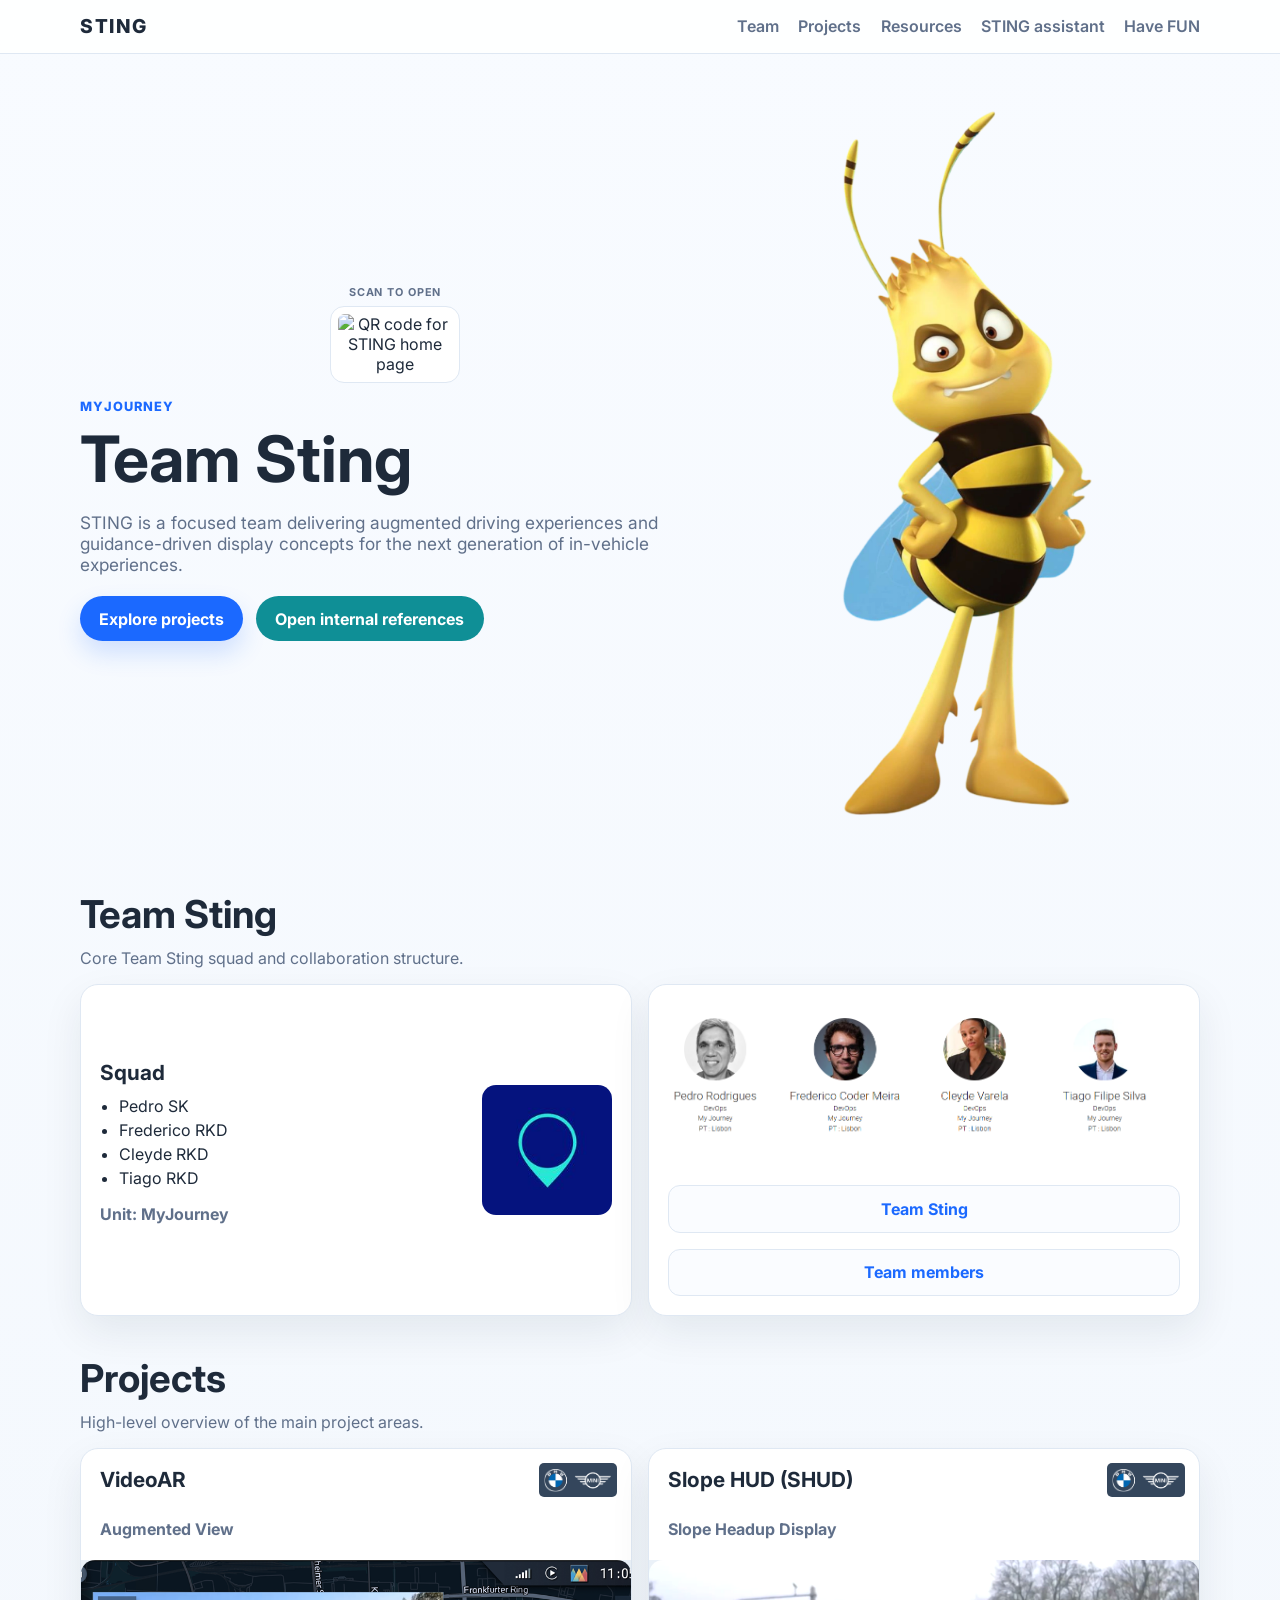
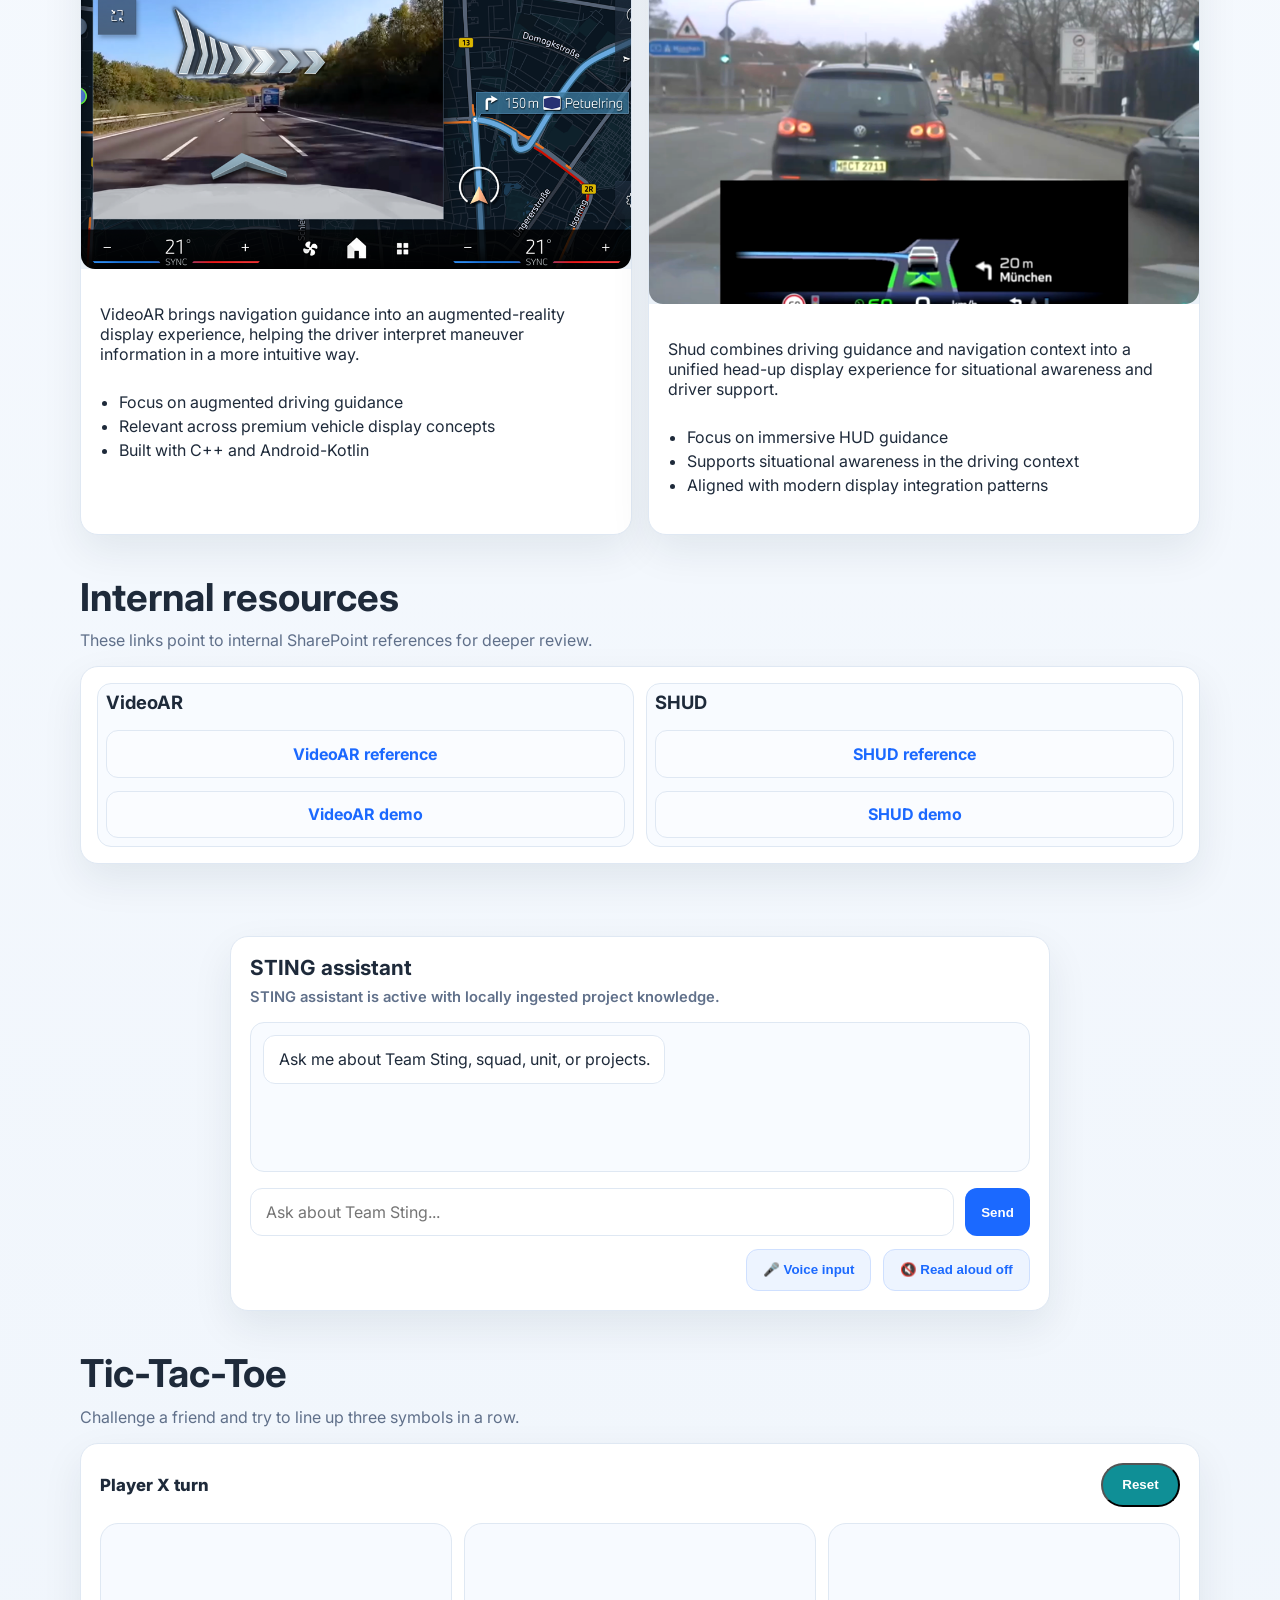
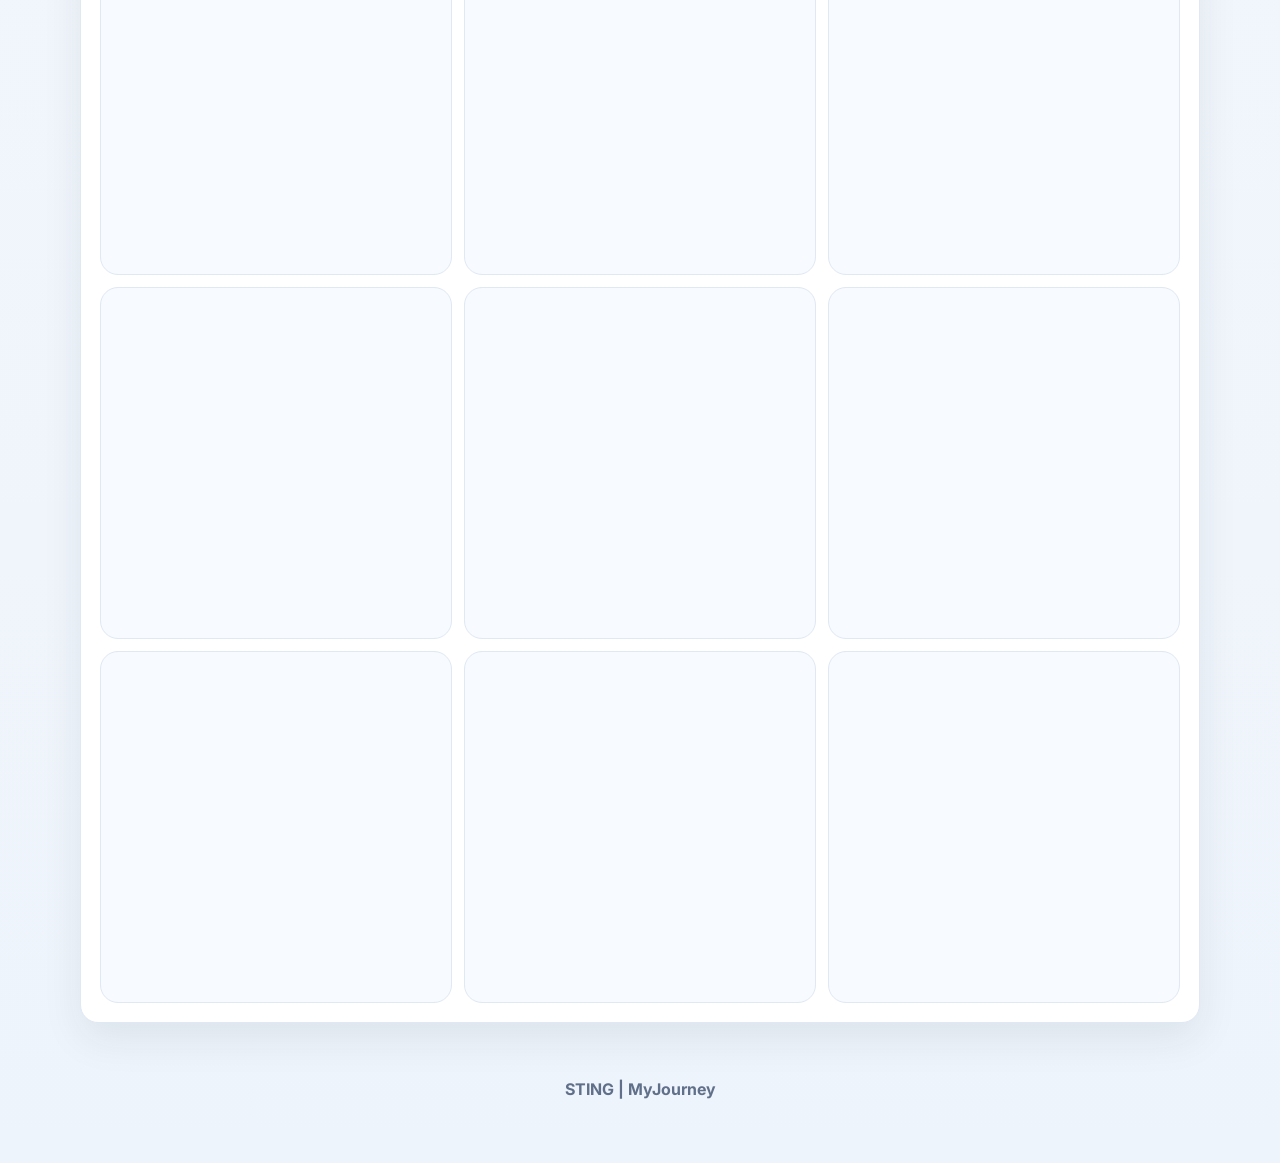
==== commit 584c3051: "Content" ====
--- a/docs/index.html
+++ b/docs/index.html
@@ -5,7 +5,6 @@
   <meta name="viewport" content="width=device-width, initial-scale=1.0" />
   <title>STING | MyJourney Team & Projects</title>
   <meta name="description" content="Public landing page for Team Sting and its project overview: VideoAR and Shud." />
-  <link rel="icon" type="image/png" href="assets/sting-team-logo.png" />
   <link rel="preconnect" href="https://fonts.googleapis.com">
   <link rel="preconnect" href="https://fonts.gstatic.com" crossorigin>
   <link href="https://fonts.googleapis.com/css2?family=Inter:wght@400;500;600;700;800&display=swap" rel="stylesheet">
@@ -14,10 +13,7 @@
 <body>
   <header class="topbar">
     <div class="container nav">
-      <a href="#home" class="brand">
-        <img src="assets/sting-team-logo.png?v=20260916" alt="" />
-        <span>STING</span>
-      </a>
+      <a href="#home" class="brand">STING</a>
       <nav>
         <a href="#team">Team</a>
         <a href="#projects">Projects</a>
@@ -96,13 +92,8 @@
 
       <div class="grid grid-2">
         <article class="card project">
-          <div class="project-header">
-            <h3>VideoAR</h3>
-            <div class="project-brands" aria-label="Supported brands">
-              <img class="project-brand project-brand-bmwmini" src="assets/bmwmini.png?v=20260916" alt="BMW and MINI" />
-              <img class="project-brand project-brand-rolls-royce" src="assets/Rolls-Royce-Logo.png?v=20260918" alt="Rolls-Royce" />
-            </div>
-          </div>
+          <img class="project-brand" src="assets/bmwmini.png?v=20260916" alt="BMW and MINI" />
+          <h3>VideoAR</h3>
           <p class="meta">Augmented View</p>
           <div class="project-visual">
             <img src="assets/videoar.png?v=20260916" alt="VideoAR navigation guidance display" />
@@ -115,21 +106,11 @@
             <li>Relevant across premium vehicle display concepts</li>
             <li>Built with C++ and Android-Kotlin</li>
           </ul>
-          <div class="link-box">
-            <a href="#" aria-disabled="true">Video demo</a>
-            <a href="https://criticaltechworks-my.sharepoint.com/:b:/r/personal/ctw00288_criticaltechworks_com/Documents/Sting/Team%26Project%20presentation/VAR@DE-310.pdf?d=w43c4cd72ba67408f99a8056a5be3d48d&csf=1&web=1&e=lv1LBd" target="_blank" rel="noopener noreferrer">Open VideoAR reference</a>
-          </div>
         </article>
 
         <article class="card project">
-          <div class="project-header">
-            <h3>Slope HUD (SHUD)</h3>
-            <div class="project-brands" aria-label="Supported brands">
-              <img class="project-brand project-brand-bmwmini" src="assets/bmwmini.png?v=20260916" alt="BMW and MINI" />
-              <img class="project-brand project-brand-rolls-royce" src="assets/Rolls-Royce-Logo.png?v=20260918" alt="Rolls-Royce" />
-              <img class="project-brand project-brand-alpina" src="assets/alpina_logo_white.png?v=20260918" alt="Alpina" />
-            </div>
-          </div>
+          <img class="project-brand" src="assets/bmwmini.png?v=20260916" alt="BMW and MINI" />
+          <h3>Slope HUD (SHUD)</h3>
           <p class="meta">Slope Headup Display</p>
           <div class="project-visual project-visual-shud">
             <img src="assets/SHUD.png?v=20260916" alt="SHUD head-up display in a driving environment" />
@@ -142,10 +123,6 @@
             <li>Supports situational awareness in the driving context</li>
             <li>Aligned with modern display integration patterns</li>
           </ul>
-          <div class="link-box">
-            <a href="#" aria-disabled="true">Video demo</a>
-            <a href="https://criticaltechworks-my.sharepoint.com/:b:/r/personal/ctw00288_criticaltechworks_com/Documents/Sting/Team%26Project%20presentation/2026-05-21_SlopeHUD_OnboardingCTW.pdf?d=wca2cb38ff8e8463c9d5ec1a4bf880b9b&csf=1&web=1&e=xu9f0r" target="_blank" rel="noopener noreferrer">Open Shud onboarding</a>
-          </div>
         </article>
       </div>
     </section>
@@ -157,12 +134,17 @@
       </div>
 
       <div class="card resource-panel">
-        <div class="resource-grid">
-          <a class="resource" href="https://criticaltechworks-my.sharepoint.com/:b:/r/personal/ctw00288_criticaltechworks_com/Documents/Sting/Team%26Project%20presentation/VAR@DE-310.pdf?d=w43c4cd72ba67408f99a8056a5be3d48d&csf=1&web=1&e=lv1LBd" target="_blank" rel="noopener noreferrer">VideoAR reference</a>
-          <a class="resource" href="https://criticaltechworks-my.sharepoint.com/:b:/r/personal/ctw00288_criticaltechworks_com/Documents/Sting/Team%26Project%20presentation/2026-05-21_SlopeHUD_OnboardingCTW.pdf?d=wca2cb38ff8e8463c9d5ec1a4bf880b9b&csf=1&web=1&e=xu9f0r" target="_blank" rel="noopener noreferrer">Shud onboarding</a>
-          <a class="resource" href="presentation-deck.html">Presentation deck</a>
-          <a class="resource" href="#" aria-disabled="true">Project roadmap</a>
-          <a class="resource" href="#" aria-disabled="true">Architecture references</a>
+        <div class="resource-grid resource-grid-2">
+          <div class="resource-column">
+            <h3>VideoAR</h3>
+            <a class="resource" href="https://criticaltechworks-my.sharepoint.com/:b:/r/personal/ctw00288_criticaltechworks_com/Documents/Sting/Team%26Project%20presentation/VideoAr_reference.pdf?d=w43c4cd72ba67408f99a8056a5be3d48d&csf=1&web=1&e=cUwR7r" target="_blank" rel="noopener noreferrer">VideoAR reference</a>
+            <a class="resource" href="https://criticaltechworks-my.sharepoint.com/:v:/r/personal/ctw00288_criticaltechworks_com/Documents/Sting/Team%26Project%20presentation/VideoAr_demo.mp4?d=wb4d2ba4411834bd18837a35efc84cfc5&csf=1&web=1&e=ssHkmq" target="_blank" rel="noopener noreferrer">VideoAR demo</a>
+          </div>
+          <div class="resource-column">
+            <h3>SHUD</h3>
+            <a class="resource" href="https://criticaltechworks-my.sharepoint.com/:b:/r/personal/ctw00288_criticaltechworks_com/Documents/Sting/Team%26Project%20presentation/SlopeHUD_refererence.pdf?d=w2b8b75b4f3514be8b9da9bcbd9a5571d&csf=1&web=1&e=0sySzK" target="_blank" rel="noopener noreferrer">SHUD reference</a>
+            <a class="resource" href="https://criticaltechworks-my.sharepoint.com/:v:/r/personal/ctw00288_criticaltechworks_com/Documents/Sting/Team%26Project%20presentation/Shud_demo.mp4?d=w1bc8e012a0e1410fa98e9a5c9ed315f2&csf=1&web=1&e=IZpdp9" target="_blank" rel="noopener noreferrer">SHUD demo</a>
+          </div>
         </div>
       </div>
     </section>
@@ -214,10 +196,7 @@
 
   <footer class="footer">
     <div class="container">
-      <div class="footer-brand">
-        <img src="assets/sting-team-logo.png?v=20260916" alt="STING" />
-        <span>STING | MyJourney</span>
-      </div>
+      <p>STING | MyJourney</p>
     </div>
   </footer>
 
--- a/docs/styles.css
+++ b/docs/styles.css
@@ -44,18 +44,10 @@
 }
 
 .brand {
-  display: inline-flex;
-  align-items: center;
-  gap: 0.4rem;
   text-decoration: none;
   font-size: 1.2rem;
   font-weight: 800;
   letter-spacing: 0.08em;
-}
-
-.brand img {
-  width: auto;
-  height: 48px;
 }
 
 nav {
@@ -197,48 +189,15 @@
   flex-direction: column;
 }
 
-.project-header {
-  display: flex;
-  align-items: center;
-  justify-content: space-between;
-  gap: 0.5rem;
-  margin-bottom: 0.7rem;
-}
-
-.project-header h3 {
-  margin: 0;
-  white-space: nowrap;
-}
-
-.project-brands {
-  display: flex;
-  flex: 0 0 auto;
-  align-items: center;
-  gap: 0.15rem;
-  height: 44px;
-  padding: 0.2rem 0.3rem;
+.card .project-brand {
+  position: absolute;
+  top: 0.9rem;
+  right: 0.9rem;
+  width: 78px;
+  height: auto;
+  padding: 0.35rem;
   border-radius: 5px;
   background: #34465c;
-}
-
-.card .project-brand {
-  width: 34px;
-  height: 36px;
-  object-fit: contain;
-  border-radius: 0;
-}
-
-.card .project-brand-bmwmini {
-  width: 57px;
-}
-
-.card .project-brand-rolls-royce {
-  width: 40px;
-  height: 40px;
-}
-
-.card .project-brand-alpina {
-  width: 25px;
 }
 
 .project-visual {
@@ -269,16 +228,6 @@
   padding-top: 1rem;
 }
 
-.project .link-box a + a {
-  margin-top: 0.6rem;
-}
-
-.project .link-box a[aria-disabled="true"] {
-  pointer-events: none;
-  color: var(--muted);
-  background: #f4f6fa;
-}
-
 .hero-visual.card {
   background: transparent;
   border: none;
@@ -293,7 +242,7 @@
 .hero-visual.card img {
   background: transparent;
   border-radius: 0;
-  width: min(100%, 340px);
+  width: min(100%, 420px);
   margin: 0 auto;
 }
 
@@ -367,6 +316,25 @@
   gap: 0.8rem;
 }
 
+.resource-grid-2 {
+  grid-template-columns: repeat(2, minmax(0, 1fr));
+}
+
+.resource-column {
+  display: flex;
+  flex-direction: column;
+  gap: 0.8rem;
+  padding: 0.5rem;
+  border: 1px solid var(--line);
+  border-radius: 14px;
+  background: #f8fbff;
+}
+
+.resource-column h3 {
+  margin-bottom: 0.25rem;
+  font-size: 1.15rem;
+}
+
 .resource {
   width: auto;
 }
@@ -375,49 +343,6 @@
   pointer-events: none;
   color: var(--muted);
   background: #f4f6fa;
-}
-
-.deck-page {
-  padding: 3rem 0;
-}
-
-.deck-image {
-  width: 100%;
-  border: 1px solid var(--line);
-  border-radius: 8px;
-  box-shadow: 0 16px 40px var(--shadow);
-}
-
-.deck-zoom-button {
-  display: block;
-  margin: 1rem auto 0;
-  padding: 0.75rem 1rem;
-  border: 1px solid var(--primary);
-  border-radius: 8px;
-  background: var(--primary);
-  color: white;
-  font: inherit;
-  font-weight: 700;
-  cursor: pointer;
-}
-
-.deck-zoom-dialog {
-  width: min(900px, calc(100% - 2rem));
-  margin: auto;
-  padding: 0;
-  border: 0;
-  background: transparent;
-  box-shadow: none;
-}
-
-.deck-zoom-dialog::backdrop {
-  background: rgba(15, 32, 55, 0.55);
-}
-
-.deck-zoom-detail {
-  aspect-ratio: 3.2 / 1.5;
-  border-radius: 8px;
-  background: url("assets/shud-intro.png") 30% 0 / 250% auto no-repeat;
 }
 
 .game-panel {
@@ -570,18 +495,6 @@
   padding: 2rem 0 3rem;
 }
 
-.footer-brand {
-  display: inline-flex;
-  align-items: center;
-  justify-content: center;
-  gap: 0.45rem;
-}
-
-.footer-brand img {
-  width: auto;
-  height: 26px;
-}
-
 .float {
   animation: float 6s ease-in-out infinite;
 }
@@ -602,6 +515,7 @@
 
 @media (max-width: 820px) {
   .hero, .grid-2 { grid-template-columns: 1fr; }
+  .resource-grid-2 { grid-template-columns: 1fr; }
   .nav { flex-wrap: wrap; }
   nav {
     order: 3;
@@ -611,5 +525,4 @@
   }
   .nav .btn-ghost { padding: 0.6rem 0.8rem; }
   .squad-card { align-items: flex-start; }
-  .project-header h3 { font-size: 1rem; }
-}
+}
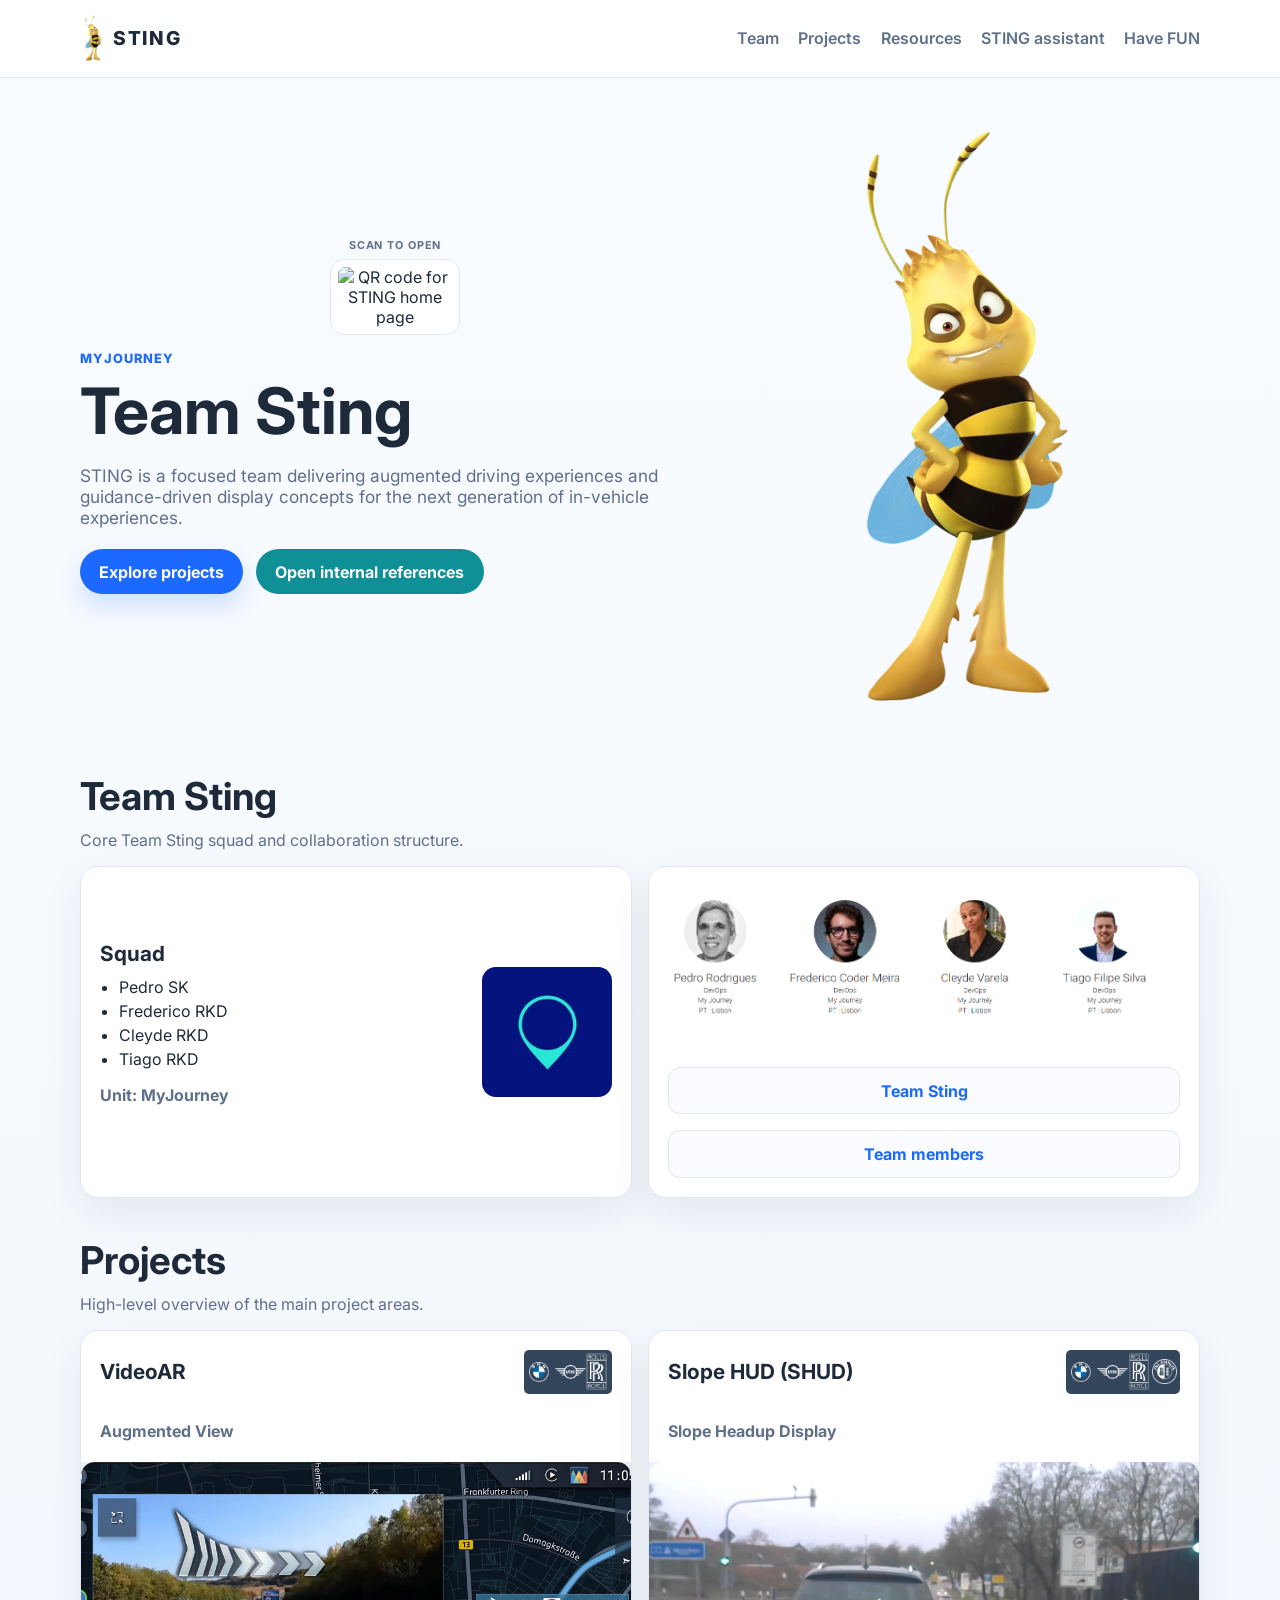
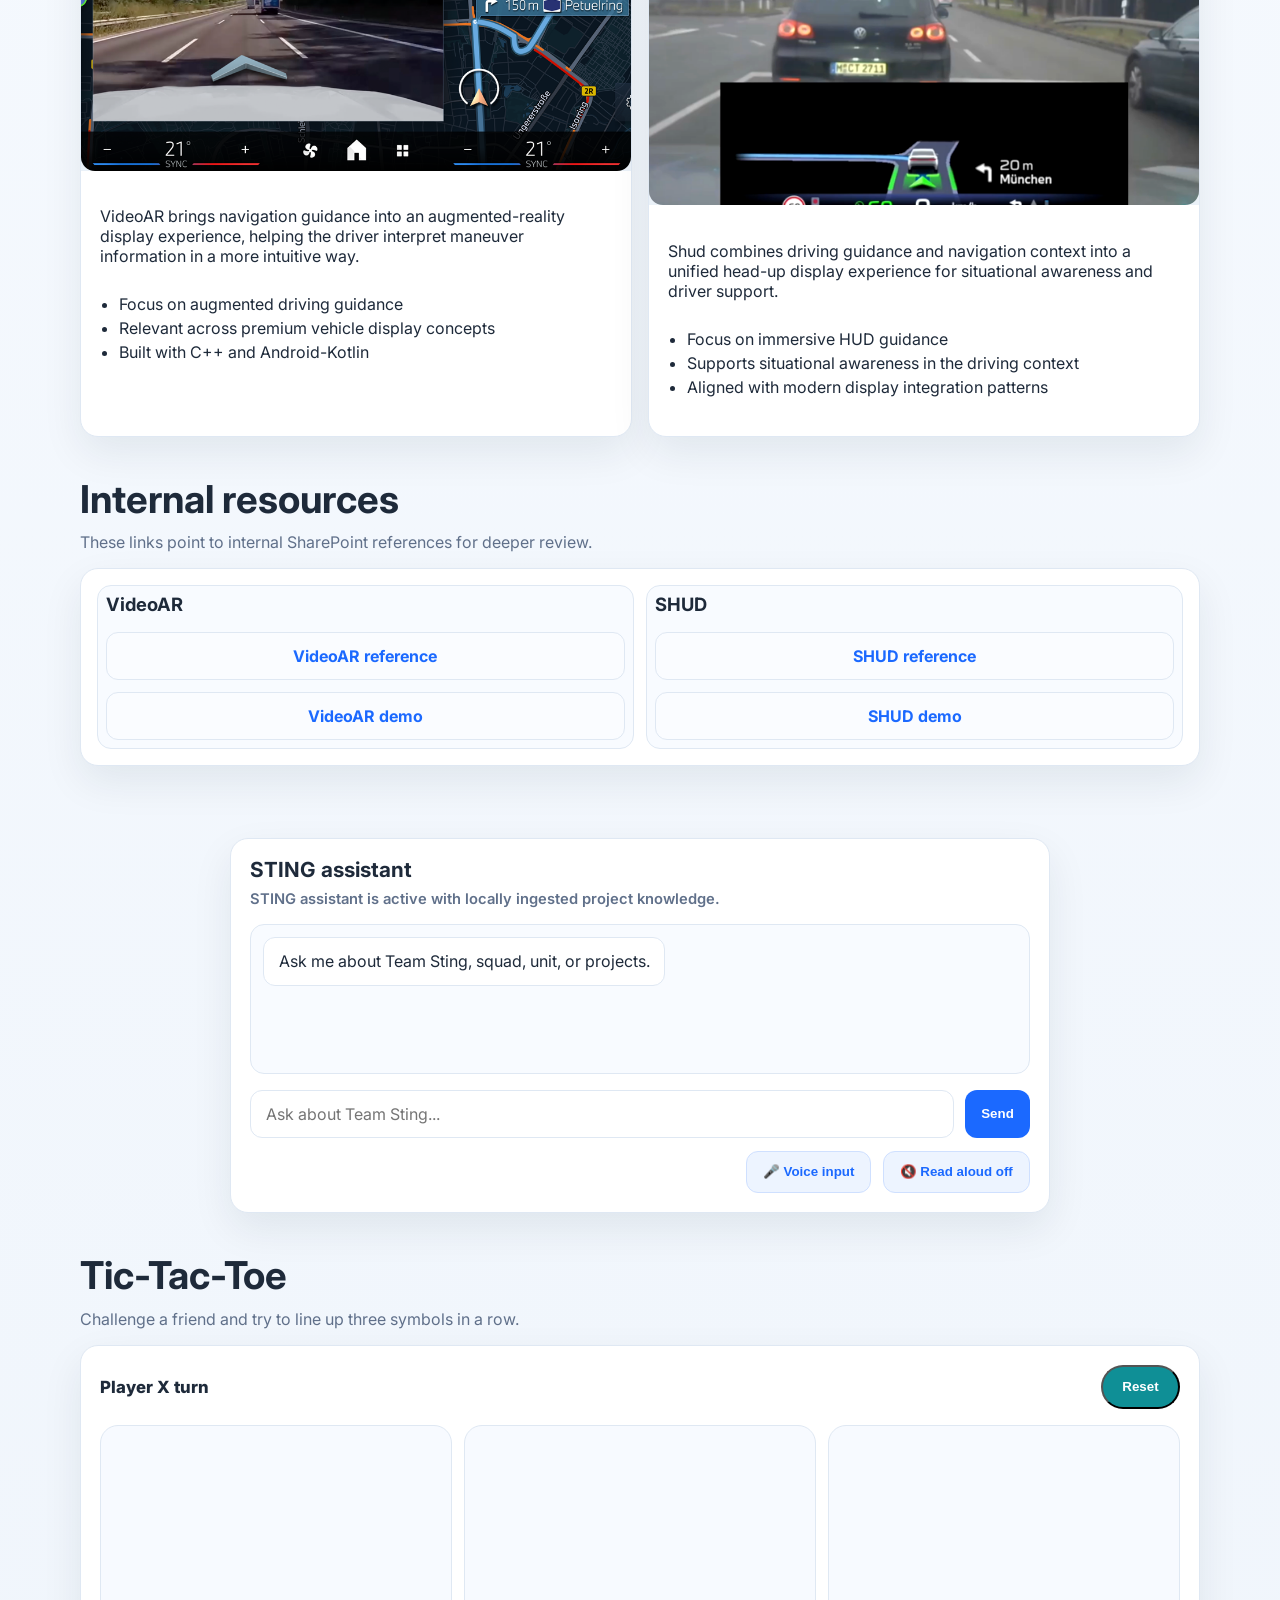
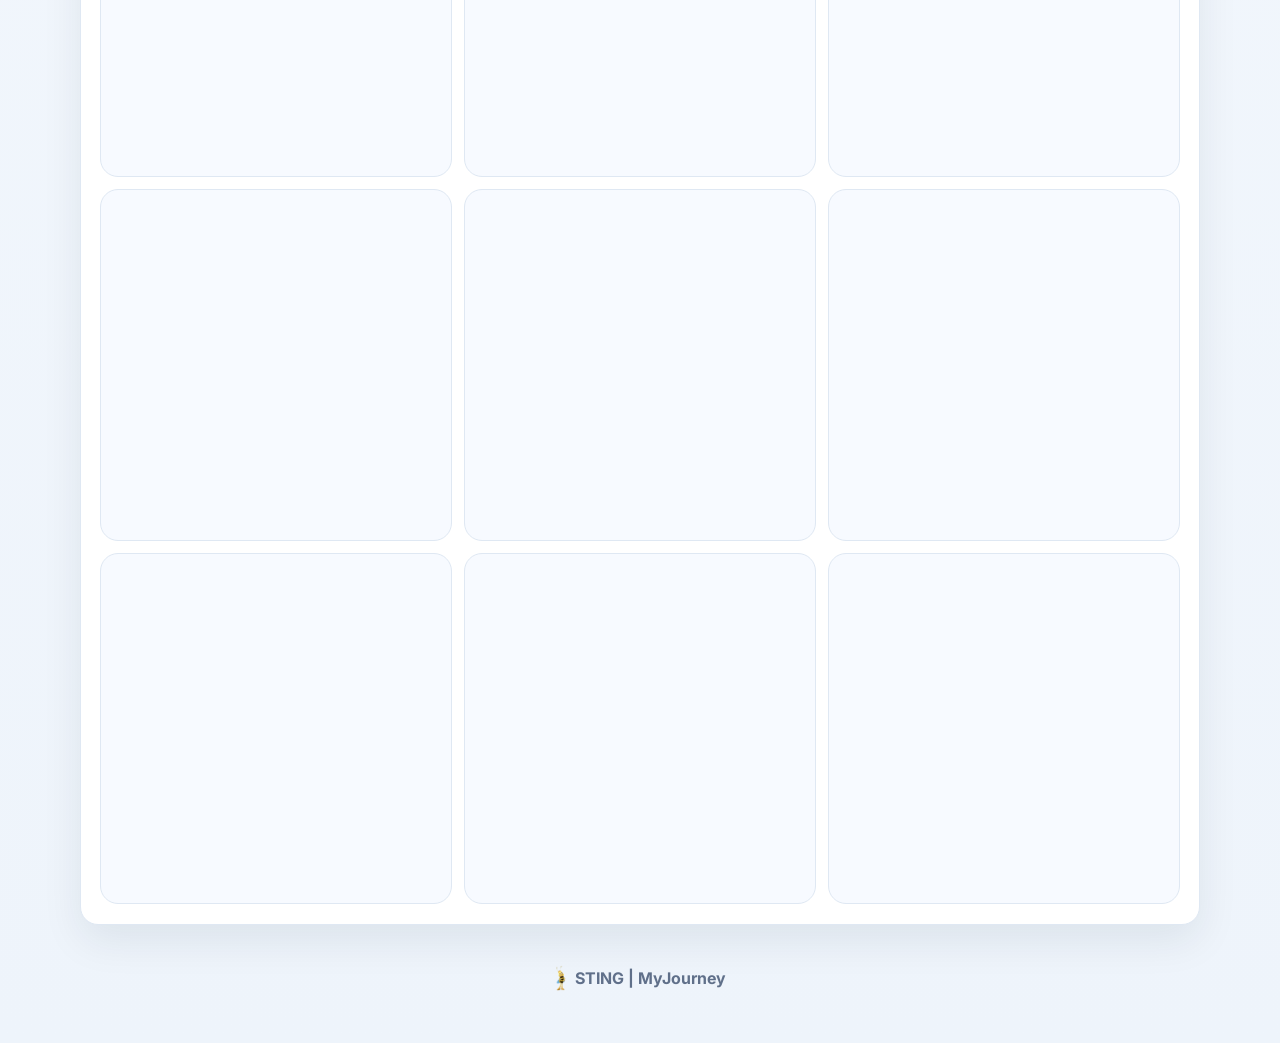
==== commit 42196585: "add logos back" ====
--- a/docs/index.html
+++ b/docs/index.html
@@ -5,6 +5,7 @@
   <meta name="viewport" content="width=device-width, initial-scale=1.0" />
   <title>STING | MyJourney Team & Projects</title>
   <meta name="description" content="Public landing page for Team Sting and its project overview: VideoAR and Shud." />
+  <link rel="icon" type="image/png" href="assets/sting-team-logo.png" />
   <link rel="preconnect" href="https://fonts.googleapis.com">
   <link rel="preconnect" href="https://fonts.gstatic.com" crossorigin>
   <link href="https://fonts.googleapis.com/css2?family=Inter:wght@400;500;600;700;800&display=swap" rel="stylesheet">
@@ -13,7 +14,10 @@
 <body>
   <header class="topbar">
     <div class="container nav">
-      <a href="#home" class="brand">STING</a>
+      <a href="#home" class="brand">
+        <img src="assets/sting-team-logo.png?v=20260916" alt="" />
+        <span>STING</span>
+      </a>
       <nav>
         <a href="#team">Team</a>
         <a href="#projects">Projects</a>
@@ -92,8 +96,13 @@
 
       <div class="grid grid-2">
         <article class="card project">
-          <img class="project-brand" src="assets/bmwmini.png?v=20260916" alt="BMW and MINI" />
-          <h3>VideoAR</h3>
+          <div class="project-header">
+            <h3>VideoAR</h3>
+            <div class="project-brands" aria-label="Supported brands">
+              <img class="project-brand project-brand-bmwmini" src="assets/bmwmini.png?v=20260916" alt="BMW and MINI" />
+              <img class="project-brand project-brand-rolls-royce" src="assets/rolls-royce-logo-cropped.png?v=20260921" alt="Rolls-Royce" />
+            </div>
+          </div>
           <p class="meta">Augmented View</p>
           <div class="project-visual">
             <img src="assets/videoar.png?v=20260916" alt="VideoAR navigation guidance display" />
@@ -109,8 +118,14 @@
         </article>
 
         <article class="card project">
-          <img class="project-brand" src="assets/bmwmini.png?v=20260916" alt="BMW and MINI" />
-          <h3>Slope HUD (SHUD)</h3>
+          <div class="project-header">
+            <h3>Slope HUD (SHUD)</h3>
+            <div class="project-brands" aria-label="Supported brands">
+              <img class="project-brand project-brand-bmwmini" src="assets/bmwmini.png?v=20260916" alt="BMW and MINI" />
+              <img class="project-brand project-brand-rolls-royce" src="assets/rolls-royce-logo-cropped.png?v=20260921" alt="Rolls-Royce" />
+              <img class="project-brand project-brand-alpina" src="assets/alpina_logo_white.png?v=20260918" alt="Alpina" />
+            </div>
+          </div>
           <p class="meta">Slope Headup Display</p>
           <div class="project-visual project-visual-shud">
             <img src="assets/SHUD.png?v=20260916" alt="SHUD head-up display in a driving environment" />
@@ -196,7 +211,10 @@
 
   <footer class="footer">
     <div class="container">
-      <p>STING | MyJourney</p>
+      <div class="footer-brand">
+        <img src="assets/sting-team-logo.png?v=20260916" alt="STING" />
+        <span>STING | MyJourney</span>
+      </div>
     </div>
   </footer>
 
--- a/docs/styles.css
+++ b/docs/styles.css
@@ -44,10 +44,18 @@
 }
 
 .brand {
+  display: inline-flex;
+  align-items: center;
+  gap: 0.4rem;
   text-decoration: none;
   font-size: 1.2rem;
   font-weight: 800;
   letter-spacing: 0.08em;
+}
+
+.brand img {
+  width: auto;
+  height: 48px;
 }
 
 nav {
@@ -189,15 +197,49 @@
   flex-direction: column;
 }
 
-.card .project-brand {
-  position: absolute;
-  top: 0.9rem;
-  right: 0.9rem;
-  width: 78px;
-  height: auto;
-  padding: 0.35rem;
+.project-header {
+  display: flex;
+  align-items: center;
+  justify-content: space-between;
+  gap: 0.5rem;
+  margin-bottom: 0.7rem;
+}
+
+.project-header h3 {
+  margin: 0;
+  white-space: nowrap;
+}
+
+.project-brands {
+  display: flex;
+  flex: 0 0 auto;
+  align-items: center;
+  gap: 0.05rem;
+  height: 44px;
+  padding: 0.2rem 0.3rem;
   border-radius: 5px;
   background: #34465c;
+}
+
+.card .project-brand {
+  width: 34px;
+  height: 36px;
+  object-fit: contain;
+  border-radius: 0;
+}
+
+.card .project-brand-bmwmini {
+  width: 57px;
+}
+
+.card .project-brand-rolls-royce {
+  width: auto;
+  height: 37px;
+}
+
+.card .project-brand-alpina {
+  width: 25px;
+  transform: translateX(2px);
 }
 
 .project-visual {
@@ -228,6 +270,16 @@
   padding-top: 1rem;
 }
 
+.project .link-box a + a {
+  margin-top: 0.6rem;
+}
+
+.project .link-box a[aria-disabled="true"] {
+  pointer-events: none;
+  color: var(--muted);
+  background: #f4f6fa;
+}
+
 .hero-visual.card {
   background: transparent;
   border: none;
@@ -242,7 +294,7 @@
 .hero-visual.card img {
   background: transparent;
   border-radius: 0;
-  width: min(100%, 420px);
+  width: min(100%, 340px);
   margin: 0 auto;
 }
 
@@ -343,6 +395,49 @@
   pointer-events: none;
   color: var(--muted);
   background: #f4f6fa;
+}
+
+.deck-page {
+  padding: 3rem 0;
+}
+
+.deck-image {
+  width: 100%;
+  border: 1px solid var(--line);
+  border-radius: 8px;
+  box-shadow: 0 16px 40px var(--shadow);
+}
+
+.deck-zoom-button {
+  display: block;
+  margin: 1rem auto 0;
+  padding: 0.75rem 1rem;
+  border: 1px solid var(--primary);
+  border-radius: 8px;
+  background: var(--primary);
+  color: white;
+  font: inherit;
+  font-weight: 700;
+  cursor: pointer;
+}
+
+.deck-zoom-dialog {
+  width: min(900px, calc(100% - 2rem));
+  margin: auto;
+  padding: 0;
+  border: 0;
+  background: transparent;
+  box-shadow: none;
+}
+
+.deck-zoom-dialog::backdrop {
+  background: rgba(15, 32, 55, 0.55);
+}
+
+.deck-zoom-detail {
+  aspect-ratio: 3.2 / 1.5;
+  border-radius: 8px;
+  background: url("assets/shud-intro.png") 30% 0 / 250% auto no-repeat;
 }
 
 .game-panel {
@@ -493,6 +588,18 @@
   color: var(--muted);
   font-weight: 700;
   padding: 2rem 0 3rem;
+}
+
+.footer-brand {
+  display: inline-flex;
+  align-items: center;
+  justify-content: center;
+  gap: 0.45rem;
+}
+
+.footer-brand img {
+  width: auto;
+  height: 26px;
 }
 
 .float {
@@ -525,4 +632,5 @@
   }
   .nav .btn-ghost { padding: 0.6rem 0.8rem; }
   .squad-card { align-items: flex-start; }
-}
+  .project-header h3 { font-size: 1rem; }
+}
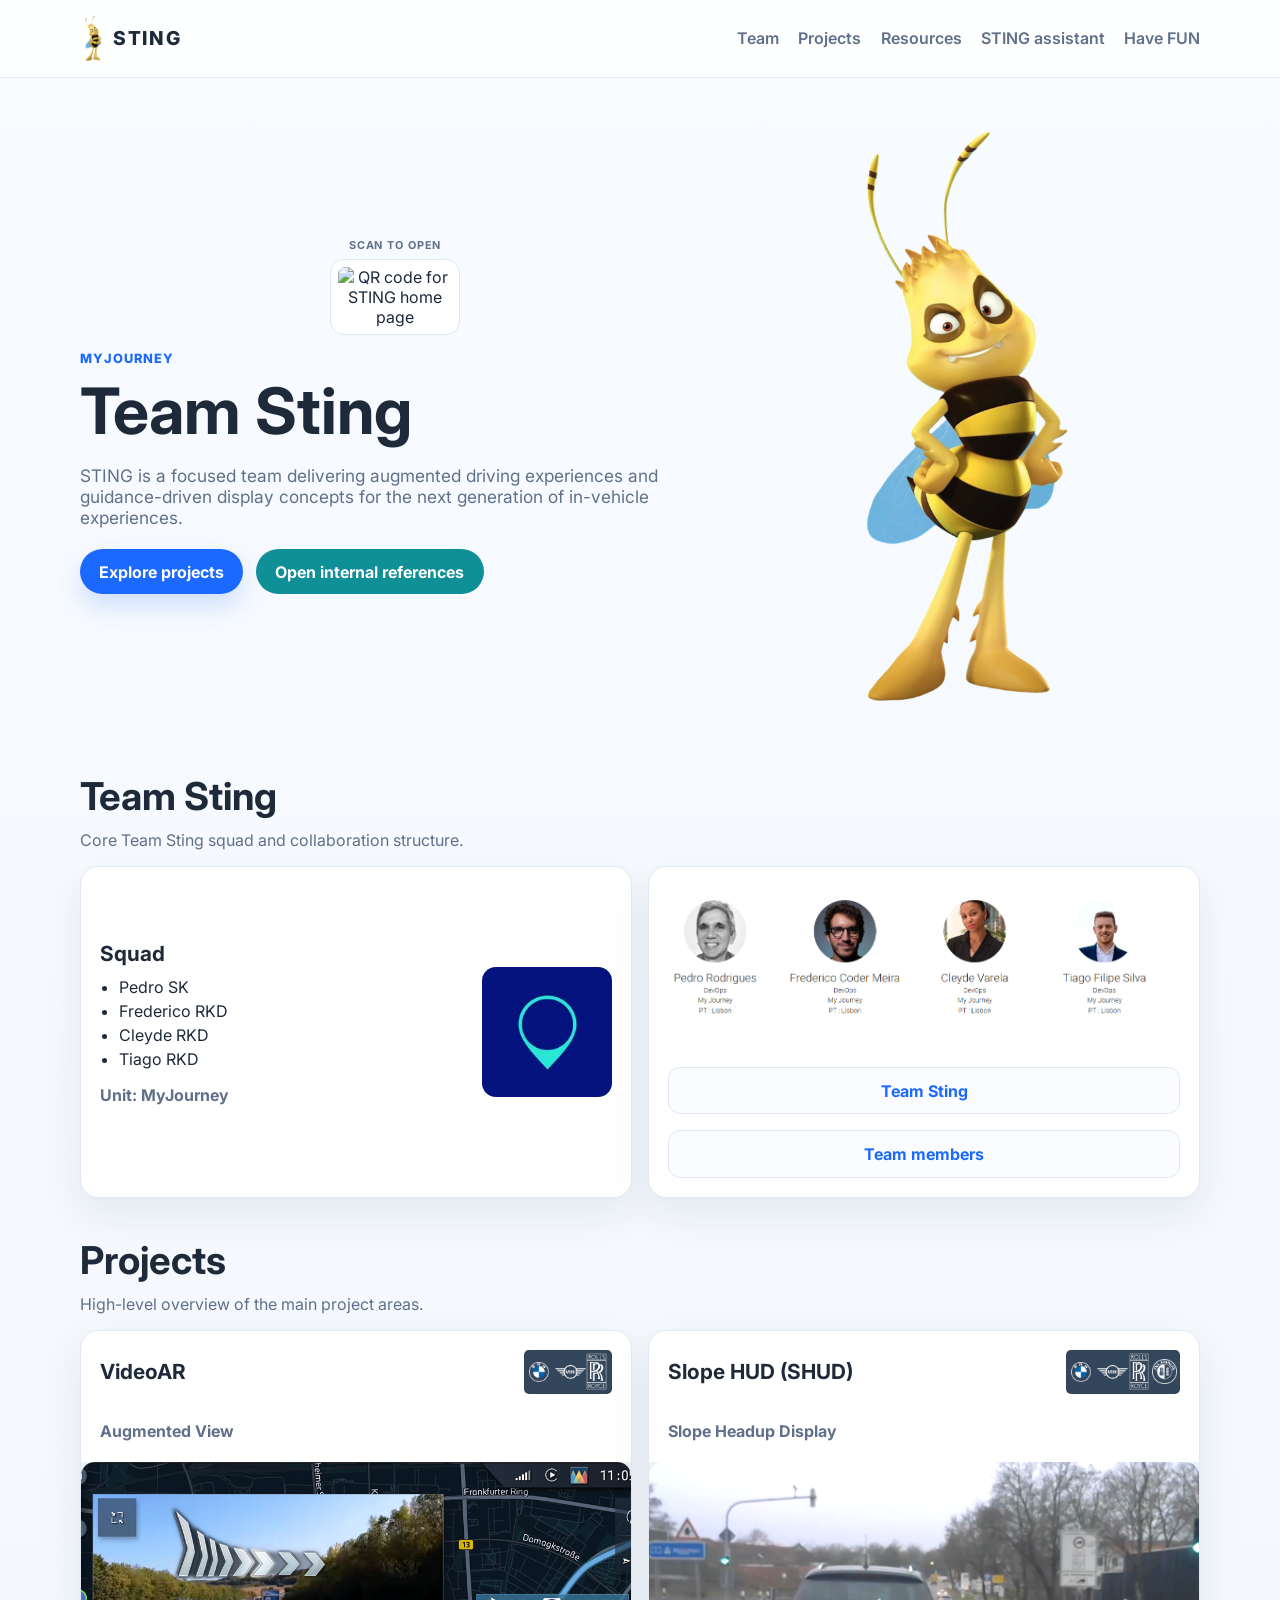
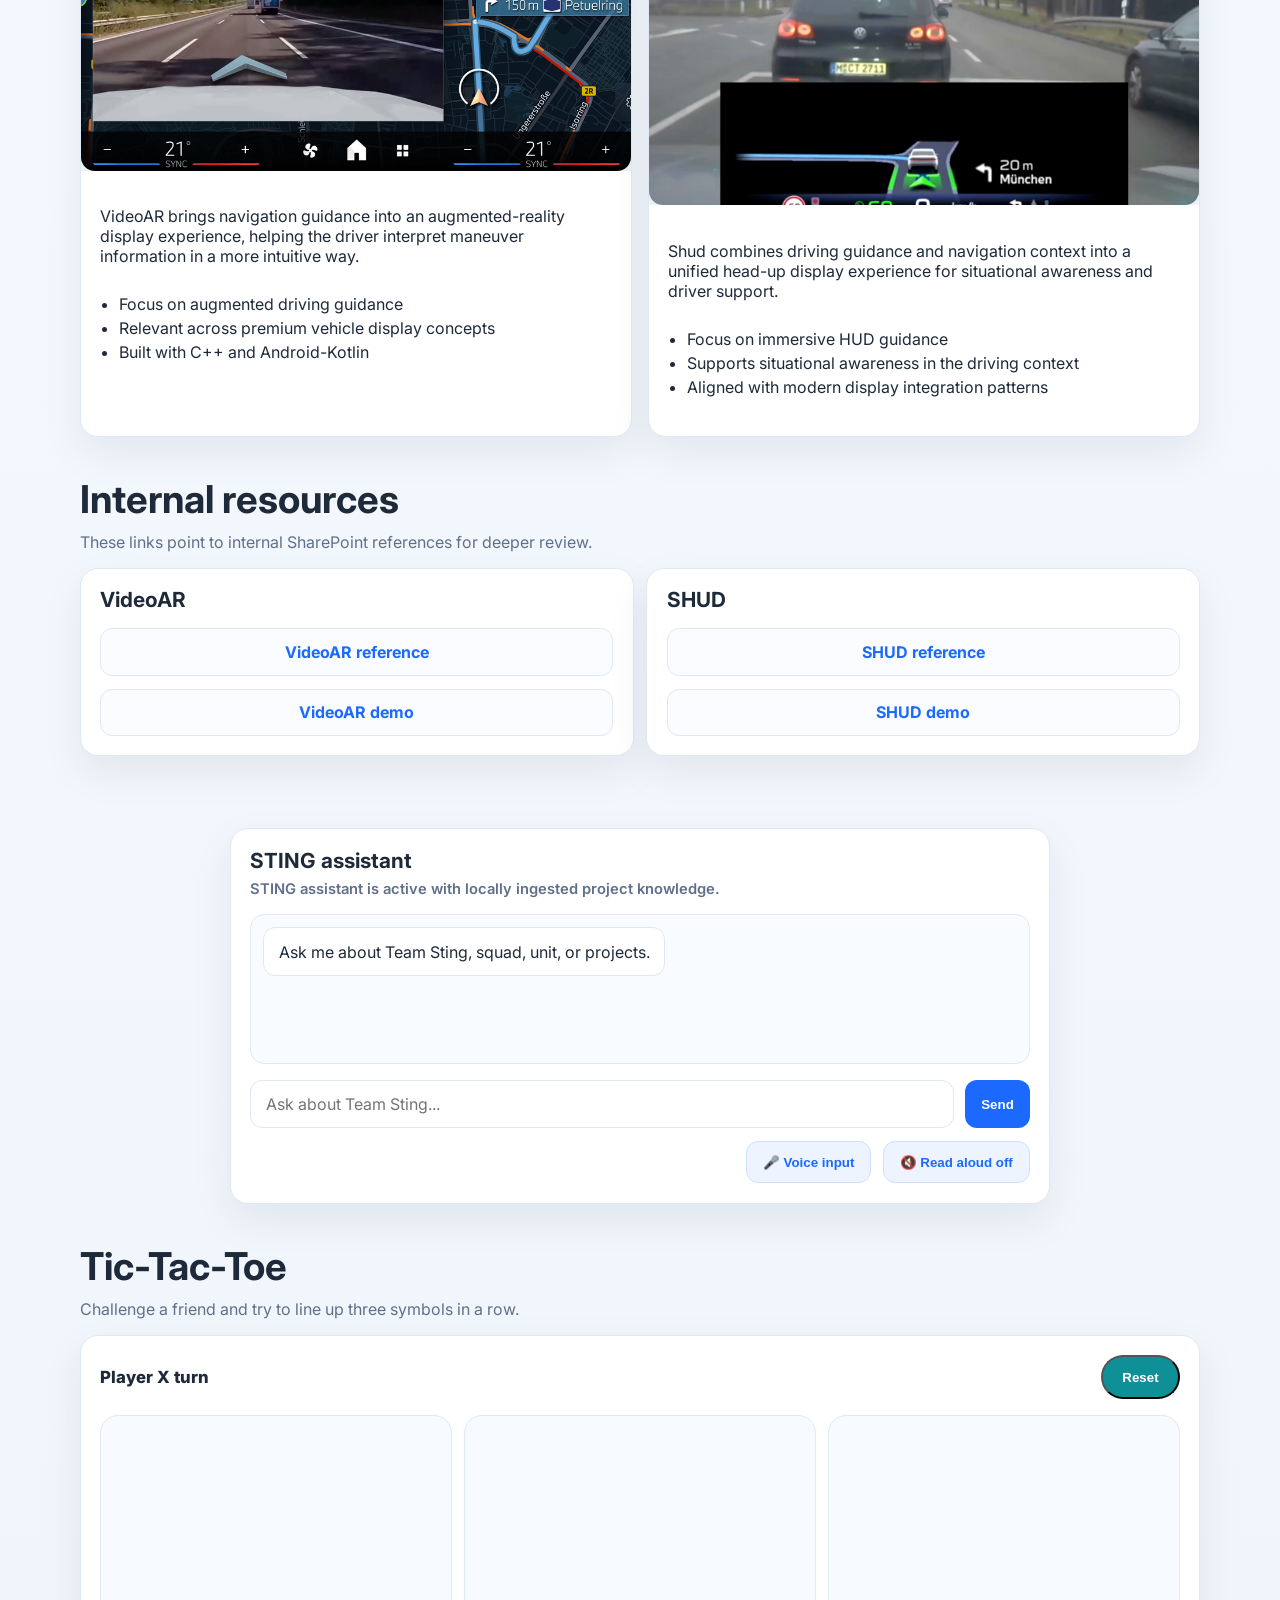
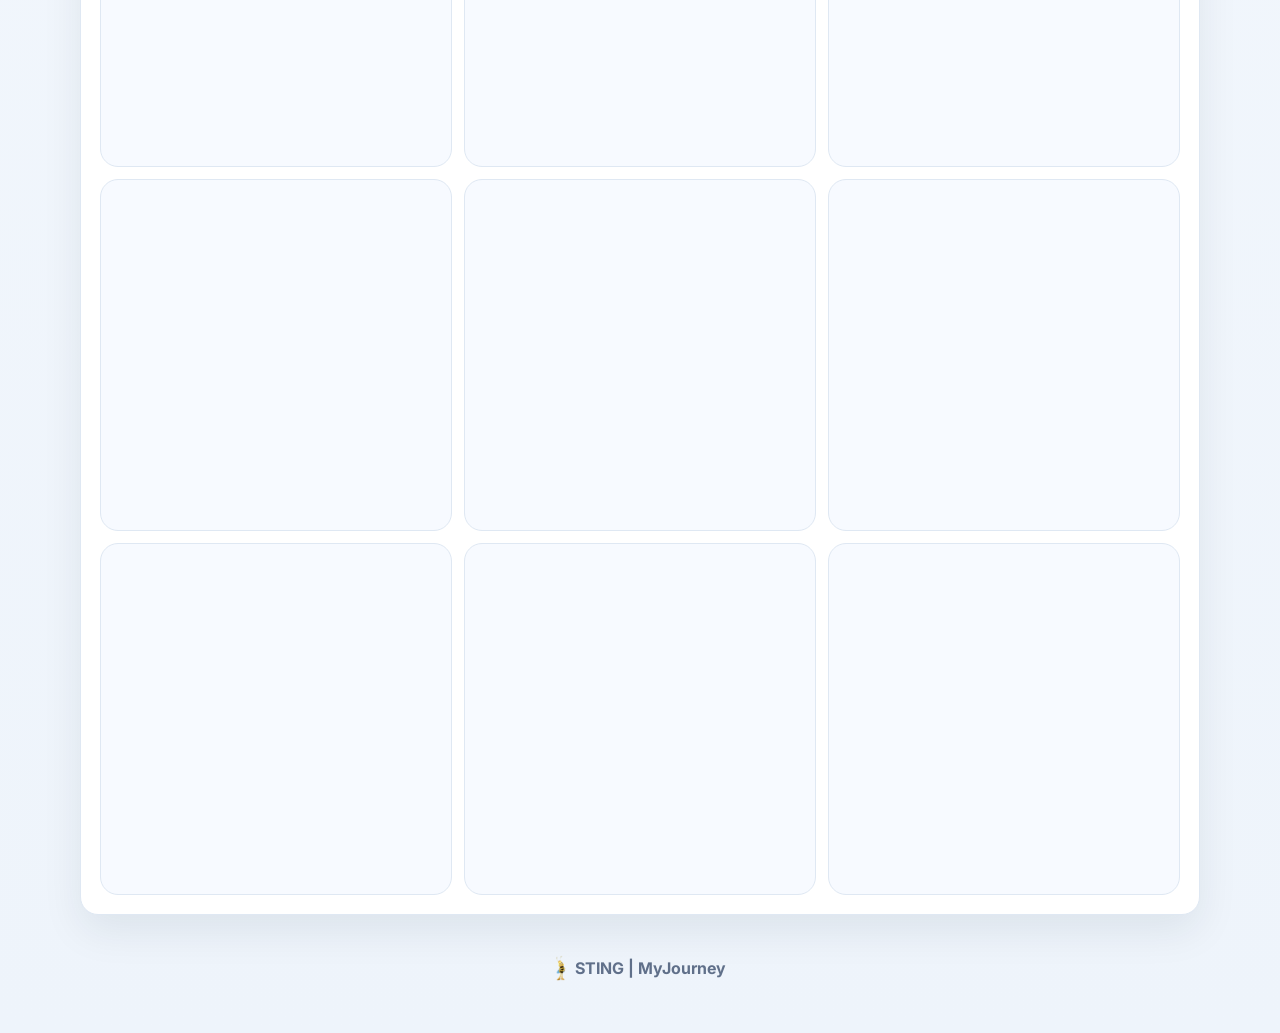
==== commit 01497b8e: "Content" ====
--- a/docs/index.html
+++ b/docs/index.html
@@ -148,19 +148,22 @@
         <p>These links point to internal SharePoint references for deeper review.</p>
       </div>
 
-      <div class="card resource-panel">
-        <div class="resource-grid resource-grid-2">
-          <div class="resource-column">
-            <h3>VideoAR</h3>
+      <div class="grid grid-2 resource-grid">
+        <article class="card resource-card">
+          <h3>VideoAR</h3>
+          <div class="resource-list">
             <a class="resource" href="https://criticaltechworks-my.sharepoint.com/:b:/r/personal/ctw00288_criticaltechworks_com/Documents/Sting/Team%26Project%20presentation/VideoAr_reference.pdf?d=w43c4cd72ba67408f99a8056a5be3d48d&csf=1&web=1&e=cUwR7r" target="_blank" rel="noopener noreferrer">VideoAR reference</a>
             <a class="resource" href="https://criticaltechworks-my.sharepoint.com/:v:/r/personal/ctw00288_criticaltechworks_com/Documents/Sting/Team%26Project%20presentation/VideoAr_demo.mp4?d=wb4d2ba4411834bd18837a35efc84cfc5&csf=1&web=1&e=ssHkmq" target="_blank" rel="noopener noreferrer">VideoAR demo</a>
           </div>
-          <div class="resource-column">
-            <h3>SHUD</h3>
+        </article>
+
+        <article class="card resource-card">
+          <h3>SHUD</h3>
+          <div class="resource-list">
             <a class="resource" href="https://criticaltechworks-my.sharepoint.com/:b:/r/personal/ctw00288_criticaltechworks_com/Documents/Sting/Team%26Project%20presentation/SlopeHUD_refererence.pdf?d=w2b8b75b4f3514be8b9da9bcbd9a5571d&csf=1&web=1&e=0sySzK" target="_blank" rel="noopener noreferrer">SHUD reference</a>
             <a class="resource" href="https://criticaltechworks-my.sharepoint.com/:v:/r/personal/ctw00288_criticaltechworks_com/Documents/Sting/Team%26Project%20presentation/Shud_demo.mp4?d=w1bc8e012a0e1410fa98e9a5c9ed315f2&csf=1&web=1&e=IZpdp9" target="_blank" rel="noopener noreferrer">SHUD demo</a>
           </div>
-        </div>
+        </article>
       </div>
     </section>
 
--- a/docs/styles.css
+++ b/docs/styles.css
@@ -364,27 +364,23 @@
 
 .resource-grid {
   display: grid;
-  grid-template-columns: repeat(auto-fit, minmax(210px, 1fr));
   gap: 0.8rem;
 }
 
-.resource-grid-2 {
-  grid-template-columns: repeat(2, minmax(0, 1fr));
-}
-
-.resource-column {
+.resource-card {
   display: flex;
   flex-direction: column;
   gap: 0.8rem;
-  padding: 0.5rem;
-  border: 1px solid var(--line);
-  border-radius: 14px;
-  background: #f8fbff;
-}
-
-.resource-column h3 {
-  margin-bottom: 0.25rem;
-  font-size: 1.15rem;
+}
+
+.resource-card h3 {
+  margin-bottom: 0.2rem;
+}
+
+.resource-list {
+  display: flex;
+  flex-direction: column;
+  gap: 0.8rem;
 }
 
 .resource {
